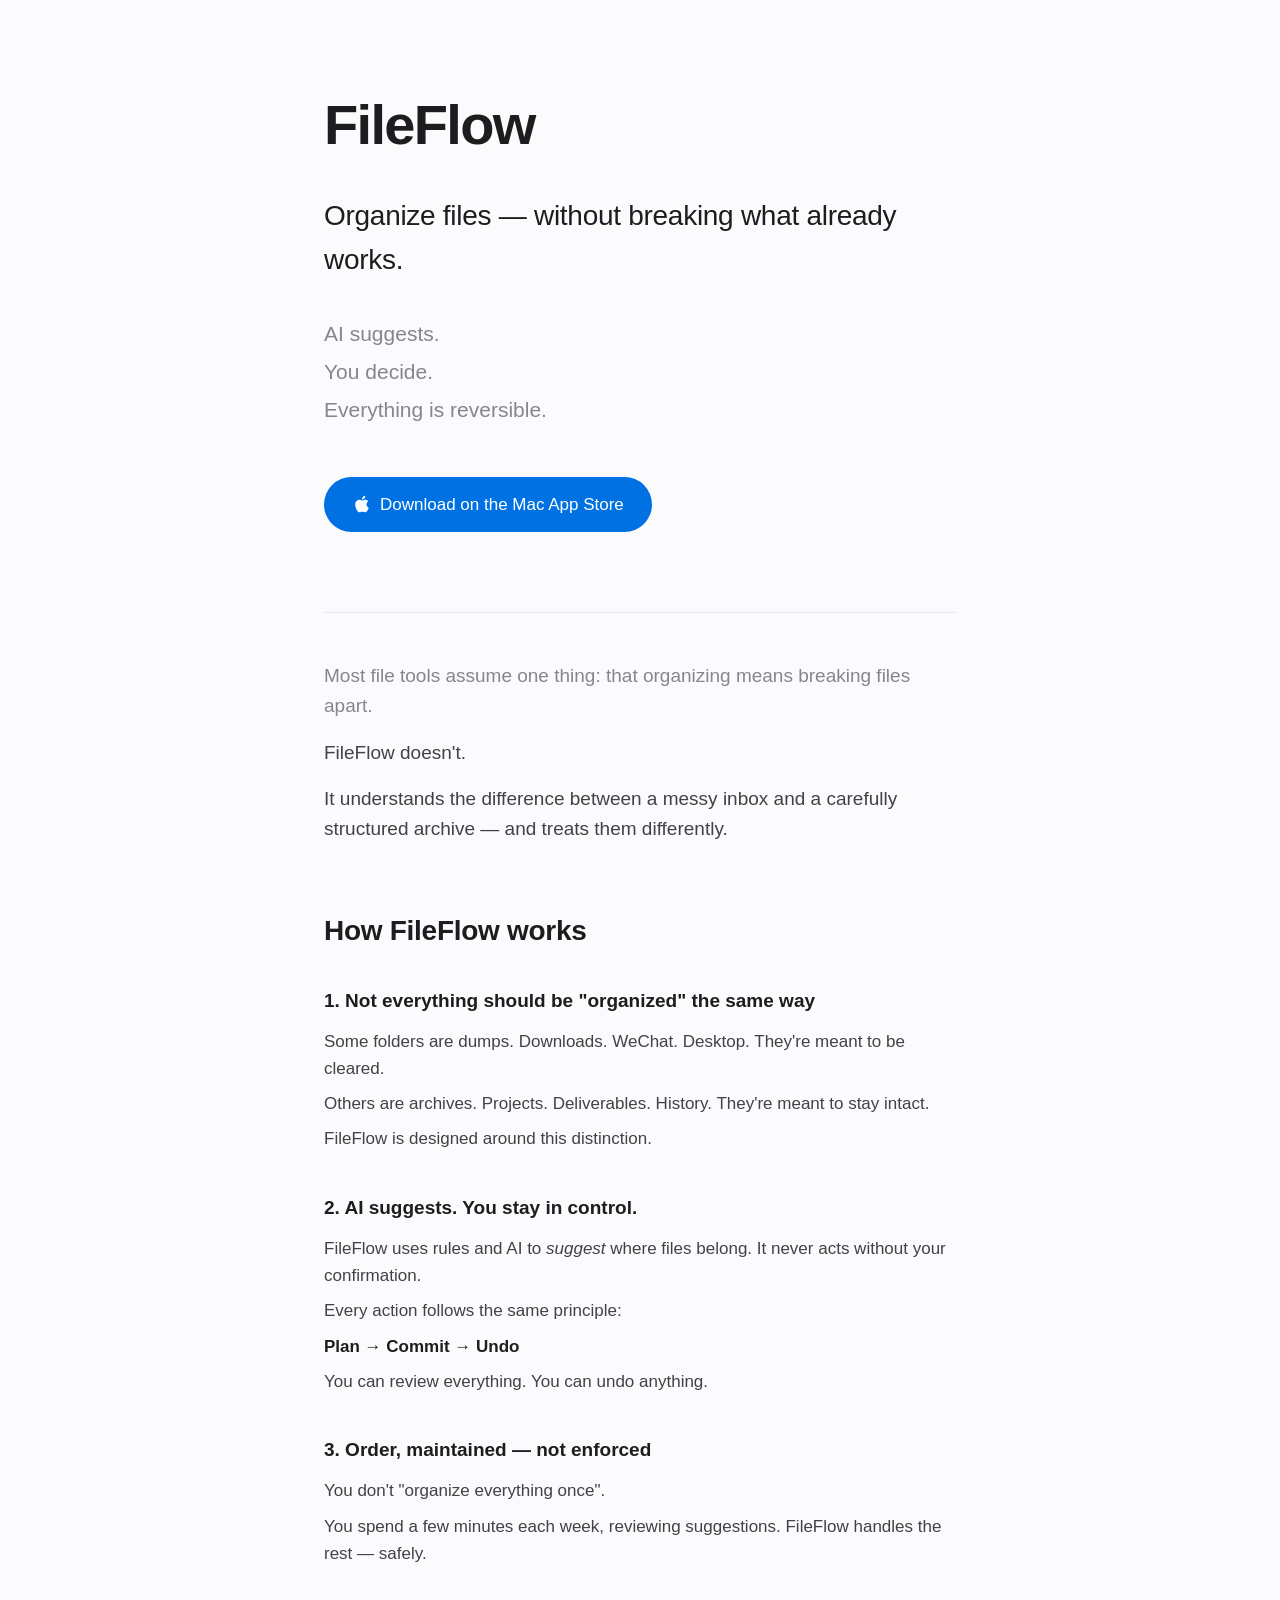
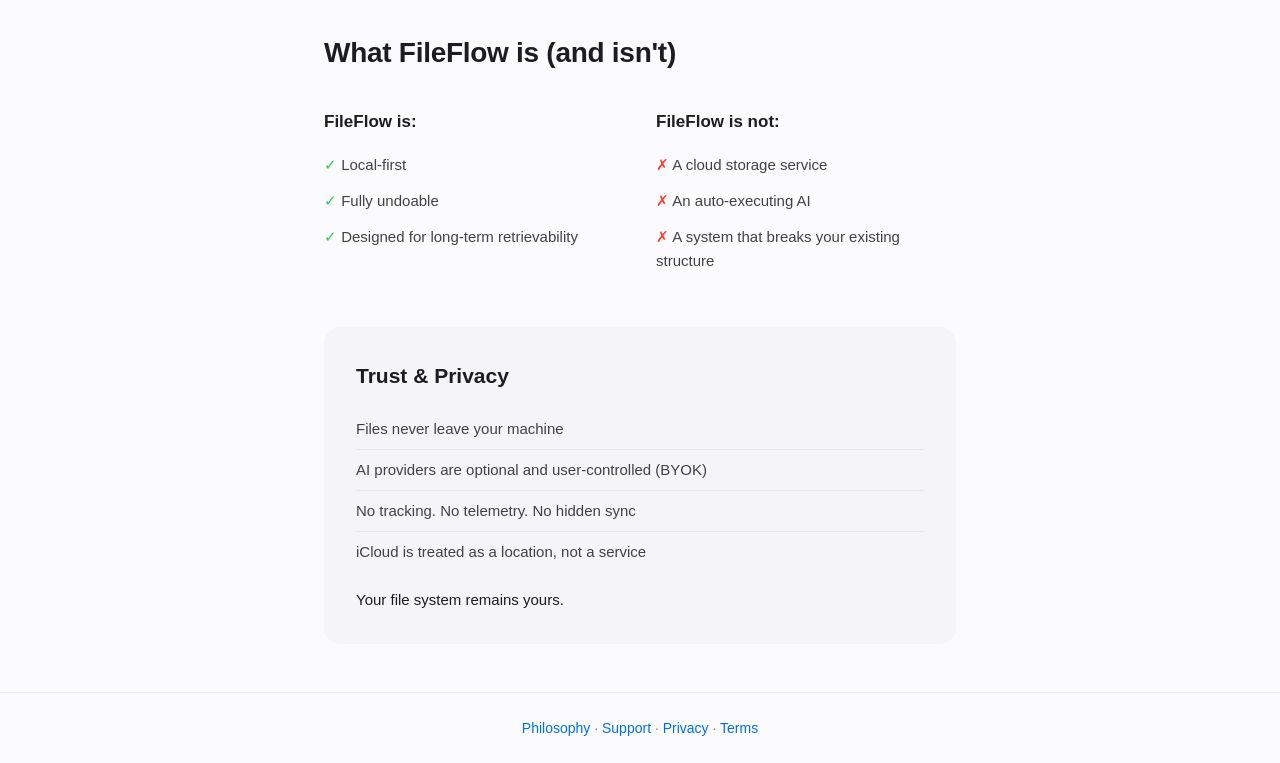
==== index.html @ 8290b040 "feat: add support page with FAQ 🤖 Generated with [Claude Code](https://claude.com/claude-code)  Co-A" ====
<!DOCTYPE html>
<html lang="en">
<head>
    <meta charset="UTF-8">
    <meta name="viewport" content="width=device-width, initial-scale=1.0">
    <title>FileFlow - Organize files without breaking what works</title>
    <meta name="description" content="AI-powered file organization for Mac. AI suggests. You decide. Everything is reversible.">
    <style>
        * { margin: 0; padding: 0; box-sizing: border-box; }
        body {
            font-family: -apple-system, BlinkMacSystemFont, 'SF Pro Text', sans-serif;
            line-height: 1.6;
            color: #1d1d1f;
            background: #fbfbfd;
            min-height: 100vh;
            display: flex;
            flex-direction: column;
        }
        main {
            flex: 1;
            max-width: 680px;
            margin: 0 auto;
            padding: 80px 24px 48px;
        }
        h1 {
            font-size: 56px;
            font-weight: 600;
            letter-spacing: -0.03em;
            margin-bottom: 24px;
        }
        .hero-tagline {
            font-size: 28px;
            font-weight: 500;
            color: #1d1d1f;
            margin-bottom: 32px;
            letter-spacing: -0.01em;
        }
        .hero-points {
            font-size: 21px;
            color: #86868b;
            margin-bottom: 48px;
            line-height: 1.8;
        }
        .cta {
            display: inline-flex;
            align-items: center;
            gap: 8px;
            background: #0071e3;
            color: white;
            padding: 14px 28px;
            border-radius: 980px;
            text-decoration: none;
            font-size: 17px;
            font-weight: 500;
            transition: background 0.2s;
        }
        .cta:hover { background: #0077ed; }
        .cta svg { width: 20px; height: 20px; }

        /* Sub-hero */
        .sub-hero {
            margin-top: 80px;
            padding-top: 48px;
            border-top: 1px solid #e8e8ed;
        }
        .sub-hero p {
            font-size: 19px;
            color: #424245;
            margin-bottom: 16px;
        }
        .sub-hero p:first-child {
            color: #86868b;
        }

        /* How it works */
        .section {
            margin-top: 64px;
        }
        .section h2 {
            font-size: 28px;
            font-weight: 600;
            margin-bottom: 32px;
            letter-spacing: -0.01em;
        }
        .step {
            margin-bottom: 40px;
        }
        .step h3 {
            font-size: 19px;
            font-weight: 600;
            margin-bottom: 12px;
        }
        .step p {
            font-size: 17px;
            color: #424245;
            margin-bottom: 8px;
        }
        .step .highlight {
            font-weight: 600;
            color: #1d1d1f;
        }

        /* What FileFlow is */
        .two-col {
            display: grid;
            grid-template-columns: 1fr 1fr;
            gap: 32px;
            margin-top: 24px;
        }
        @media (max-width: 600px) {
            .two-col { grid-template-columns: 1fr; }
        }
        .col h4 {
            font-size: 17px;
            font-weight: 600;
            margin-bottom: 12px;
        }
        .col ul {
            list-style: none;
            font-size: 15px;
            color: #424245;
        }
        .col ul li {
            padding: 6px 0;
        }
        .col ul li::before {
            content: "✓ ";
            color: #34c759;
        }
        .col.not ul li::before {
            content: "✗ ";
            color: #ff3b30;
        }

        /* Trust */
        .trust {
            background: #f5f5f7;
            padding: 32px;
            border-radius: 16px;
            margin-top: 48px;
        }
        .trust h3 {
            font-size: 21px;
            font-weight: 600;
            margin-bottom: 16px;
        }
        .trust ul {
            list-style: none;
            font-size: 15px;
            color: #424245;
        }
        .trust ul li {
            padding: 8px 0;
            border-bottom: 1px solid #e8e8ed;
        }
        .trust ul li:last-child { border-bottom: none; }
        .trust p {
            margin-top: 16px;
            font-size: 15px;
            font-weight: 500;
            color: #1d1d1f;
        }

        footer {
            text-align: center;
            padding: 24px;
            color: #86868b;
            font-size: 14px;
            border-top: 1px solid #e8e8ed;
        }
        footer a { color: #0071e3; text-decoration: none; }
        footer a:hover { text-decoration: underline; }
    </style>
</head>
<body>
    <main>
        <!-- Hero -->
        <h1>FileFlow</h1>
        <p class="hero-tagline">Organize files — without breaking what already works.</p>
        <p class="hero-points">
            AI suggests.<br>
            You decide.<br>
            Everything is reversible.
        </p>

        <a href="https://apps.apple.com/app/fileflow/id000000000" class="cta">
            <svg viewBox="0 0 24 24" fill="currentColor">
                <path d="M18.71 19.5c-.83 1.24-1.71 2.45-3.05 2.47-1.34.03-1.77-.79-3.29-.79-1.53 0-2 .77-3.27.82-1.31.05-2.3-1.32-3.14-2.53C4.25 17 2.94 12.45 4.7 9.39c.87-1.52 2.43-2.48 4.12-2.51 1.28-.02 2.5.87 3.29.87.78 0 2.26-1.07 3.81-.91.65.03 2.47.26 3.64 1.98-.09.06-2.17 1.28-2.15 3.81.03 3.02 2.65 4.03 2.68 4.04-.03.07-.42 1.44-1.38 2.83M13 3.5c.73-.83 1.94-1.46 2.94-1.5.13 1.17-.34 2.35-1.04 3.19-.69.85-1.83 1.51-2.95 1.42-.15-1.15.41-2.35 1.05-3.11z"/>
            </svg>
            Download on the Mac App Store
        </a>

        <!-- Sub-hero -->
        <div class="sub-hero">
            <p>Most file tools assume one thing: that organizing means breaking files apart.</p>
            <p>FileFlow doesn't.</p>
            <p>It understands the difference between a messy inbox and a carefully structured archive — and treats them differently.</p>
        </div>

        <!-- How it works -->
        <div class="section">
            <h2>How FileFlow works</h2>

            <div class="step">
                <h3>1. Not everything should be "organized" the same way</h3>
                <p>Some folders are dumps. Downloads. WeChat. Desktop. They're meant to be cleared.</p>
                <p>Others are archives. Projects. Deliverables. History. They're meant to stay intact.</p>
                <p>FileFlow is designed around this distinction.</p>
            </div>

            <div class="step">
                <h3>2. AI suggests. You stay in control.</h3>
                <p>FileFlow uses rules and AI to <em>suggest</em> where files belong. It never acts without your confirmation.</p>
                <p>Every action follows the same principle:</p>
                <p class="highlight">Plan → Commit → Undo</p>
                <p>You can review everything. You can undo anything.</p>
            </div>

            <div class="step">
                <h3>3. Order, maintained — not enforced</h3>
                <p>You don't "organize everything once".</p>
                <p>You spend a few minutes each week, reviewing suggestions. FileFlow handles the rest — safely.</p>
            </div>
        </div>

        <!-- What FileFlow is -->
        <div class="section">
            <h2>What FileFlow is (and isn't)</h2>
            <div class="two-col">
                <div class="col">
                    <h4>FileFlow is:</h4>
                    <ul>
                        <li>Local-first</li>
                        <li>Fully undoable</li>
                        <li>Designed for long-term retrievability</li>
                    </ul>
                </div>
                <div class="col not">
                    <h4>FileFlow is not:</h4>
                    <ul>
                        <li>A cloud storage service</li>
                        <li>An auto-executing AI</li>
                        <li>A system that breaks your existing structure</li>
                    </ul>
                </div>
            </div>
        </div>

        <!-- Trust -->
        <div class="trust">
            <h3>Trust & Privacy</h3>
            <ul>
                <li>Files never leave your machine</li>
                <li>AI providers are optional and user-controlled (BYOK)</li>
                <li>No tracking. No telemetry. No hidden sync</li>
                <li>iCloud is treated as a location, not a service</li>
            </ul>
            <p>Your file system remains yours.</p>
        </div>
    </main>

    <footer>
        <a href="philosophy.html">Philosophy</a> · <a href="support.html">Support</a> · <a href="privacy.html">Privacy</a> · <a href="terms.html">Terms</a>
    </footer>
</body>
</html>
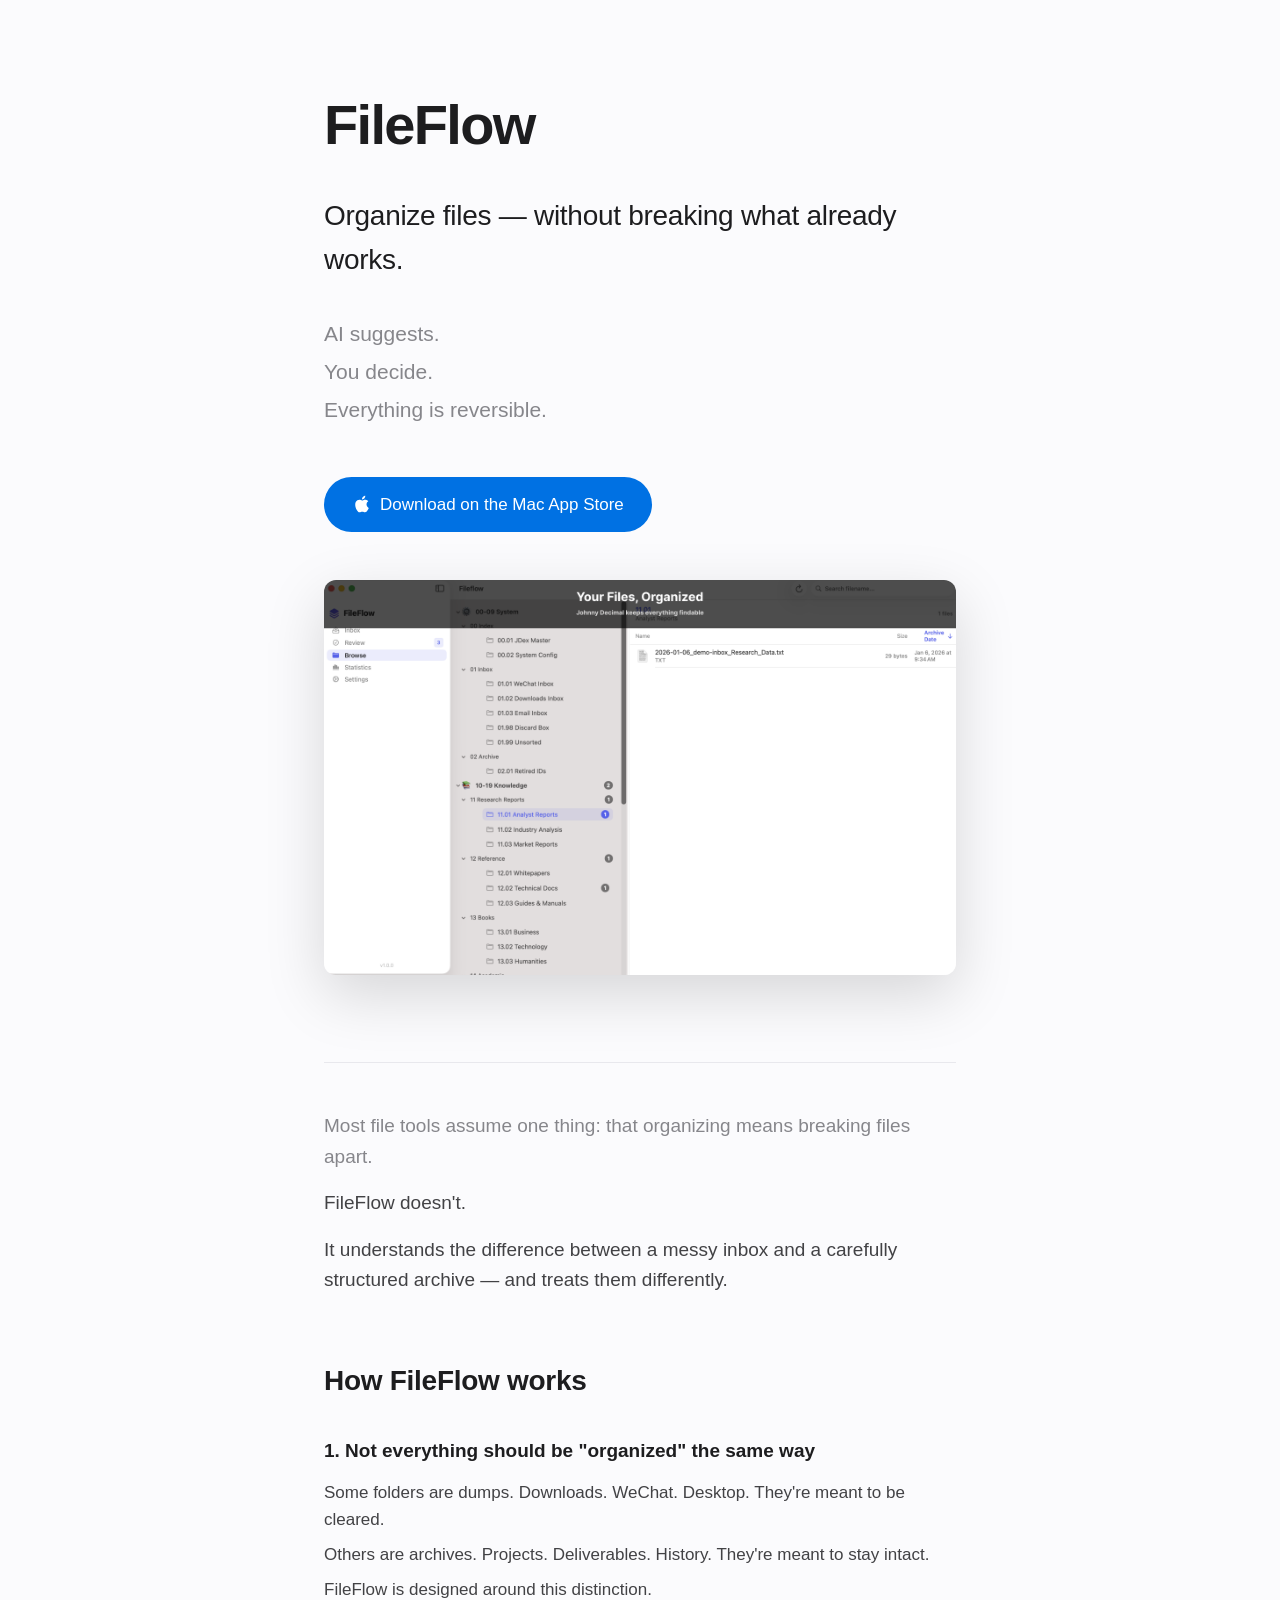
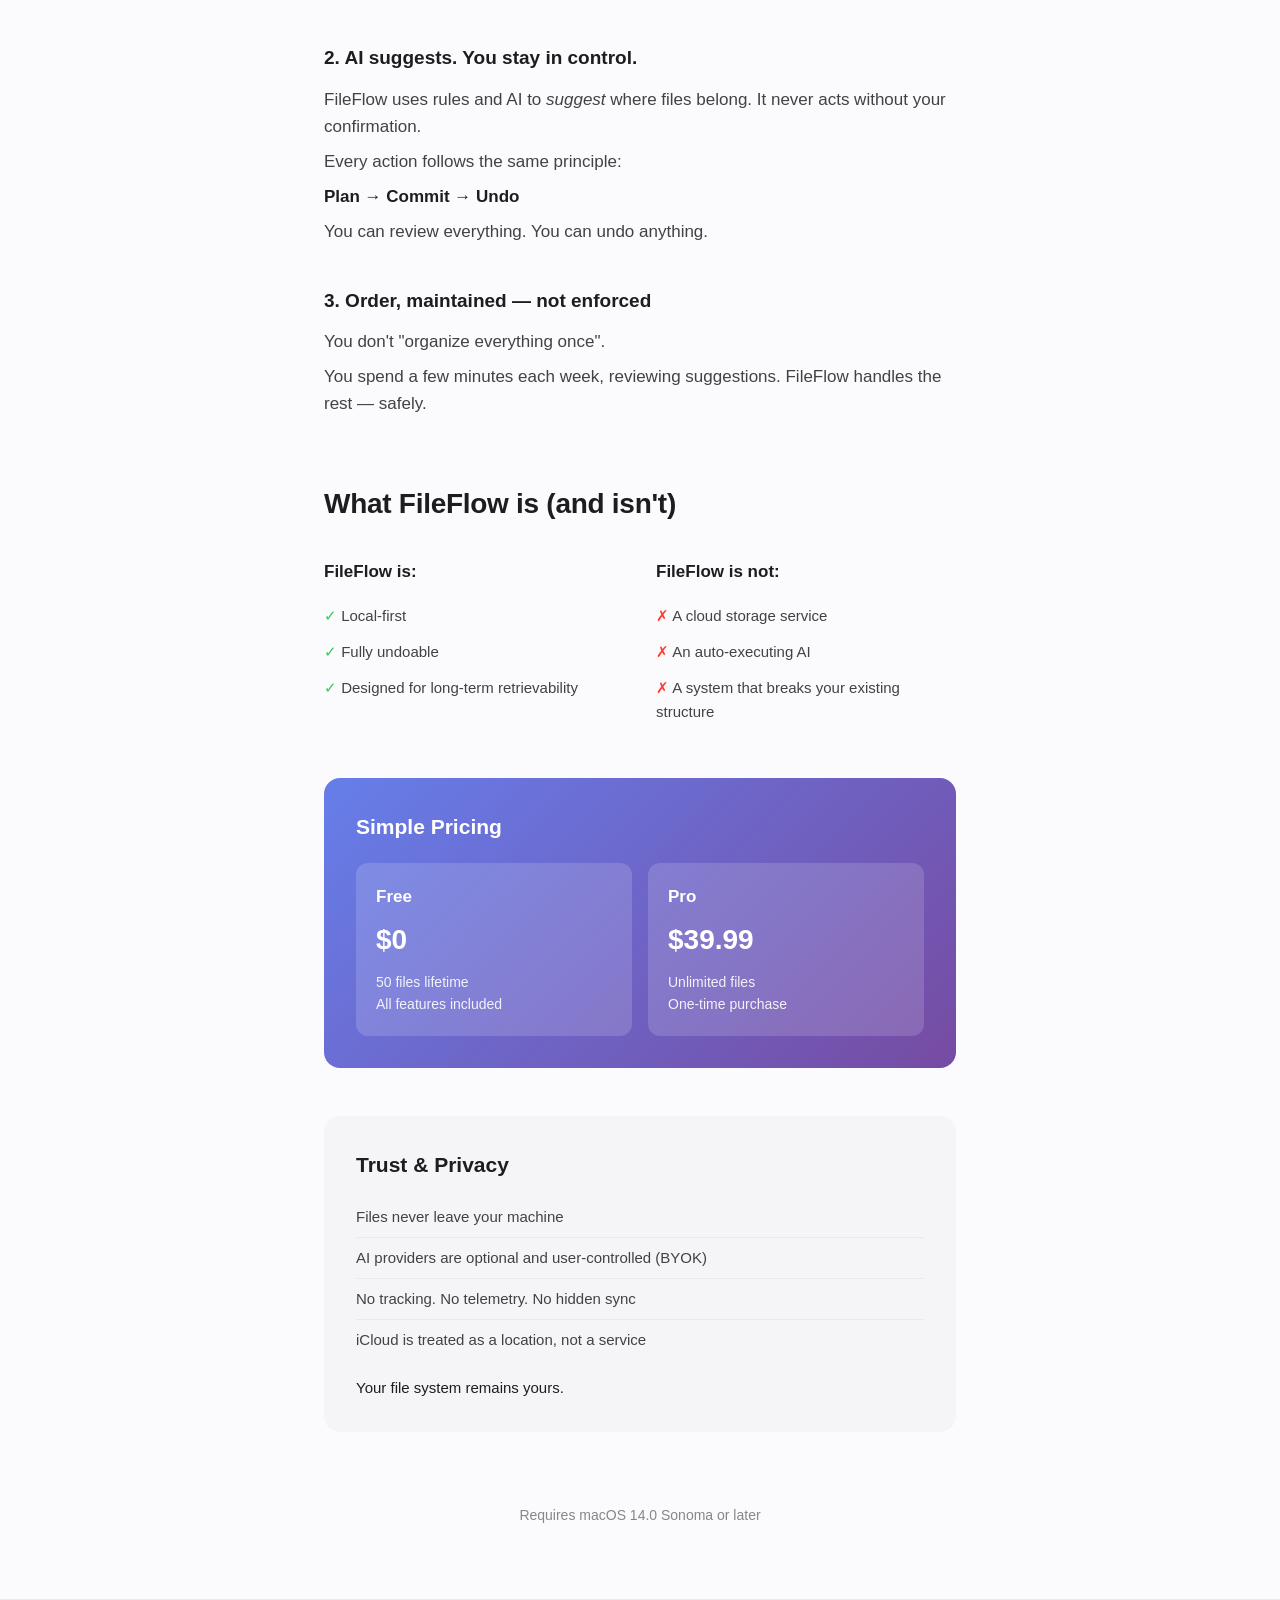
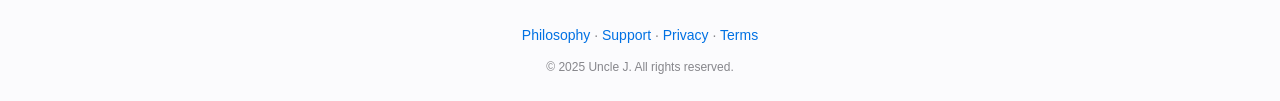
==== commit 3e6f0f38: "feat: 网站更新 - 添加截图、价格、系统要求 - 添加 Hero 截图 (Browse 视图) - 添加 Pricing 区块 (Free 50 files / Pro $39.99) - 添加" ====
--- a/index.html
+++ b/index.html
@@ -57,6 +57,17 @@
         .cta:hover { background: #0077ed; }
         .cta svg { width: 20px; height: 20px; }
 
+        /* Hero screenshot */
+        .hero-screenshot {
+            margin-top: 48px;
+            margin-bottom: 0;
+        }
+        .hero-screenshot img {
+            width: 100%;
+            border-radius: 12px;
+            box-shadow: 0 20px 60px rgba(0,0,0,0.15);
+        }
+
         /* Sub-hero */
         .sub-hero {
             margin-top: 80px;
@@ -132,6 +143,47 @@
             color: #ff3b30;
         }
 
+        /* Pricing */
+        .pricing {
+            background: linear-gradient(135deg, #667eea 0%, #764ba2 100%);
+            padding: 32px;
+            border-radius: 16px;
+            margin-top: 48px;
+            color: white;
+        }
+        .pricing h3 {
+            font-size: 21px;
+            font-weight: 600;
+            margin-bottom: 20px;
+        }
+        .pricing-options {
+            display: grid;
+            grid-template-columns: 1fr 1fr;
+            gap: 16px;
+        }
+        @media (max-width: 600px) {
+            .pricing-options { grid-template-columns: 1fr; }
+        }
+        .pricing-option {
+            background: rgba(255,255,255,0.15);
+            padding: 20px;
+            border-radius: 12px;
+        }
+        .pricing-option h4 {
+            font-size: 17px;
+            font-weight: 600;
+            margin-bottom: 8px;
+        }
+        .pricing-option .price {
+            font-size: 28px;
+            font-weight: 700;
+            margin-bottom: 8px;
+        }
+        .pricing-option .desc {
+            font-size: 14px;
+            opacity: 0.9;
+        }
+
         /* Trust */
         .trust {
             background: #f5f5f7;
@@ -161,6 +213,15 @@
             color: #1d1d1f;
         }
 
+        /* Requirements */
+        .requirements {
+            text-align: center;
+            margin-top: 48px;
+            padding: 24px;
+            color: #86868b;
+            font-size: 14px;
+        }
+
         footer {
             text-align: center;
             padding: 24px;
@@ -170,6 +231,10 @@
         }
         footer a { color: #0071e3; text-decoration: none; }
         footer a:hover { text-decoration: underline; }
+        footer .copyright {
+            margin-top: 12px;
+            font-size: 12px;
+        }
     </style>
 </head>
 <body>
@@ -183,12 +248,18 @@
             Everything is reversible.
         </p>
 
+        <!-- TODO: Replace id000000000 with real App ID after approval -->
         <a href="https://apps.apple.com/app/fileflow/id000000000" class="cta">
             <svg viewBox="0 0 24 24" fill="currentColor">
                 <path d="M18.71 19.5c-.83 1.24-1.71 2.45-3.05 2.47-1.34.03-1.77-.79-3.29-.79-1.53 0-2 .77-3.27.82-1.31.05-2.3-1.32-3.14-2.53C4.25 17 2.94 12.45 4.7 9.39c.87-1.52 2.43-2.48 4.12-2.51 1.28-.02 2.5.87 3.29.87.78 0 2.26-1.07 3.81-.91.65.03 2.47.26 3.64 1.98-.09.06-2.17 1.28-2.15 3.81.03 3.02 2.65 4.03 2.68 4.04-.03.07-.42 1.44-1.38 2.83M13 3.5c.73-.83 1.94-1.46 2.94-1.5.13 1.17-.34 2.35-1.04 3.19-.69.85-1.83 1.51-2.95 1.42-.15-1.15.41-2.35 1.05-3.11z"/>
             </svg>
             Download on the Mac App Store
         </a>
+
+        <!-- Hero Screenshot -->
+        <div class="hero-screenshot">
+            <img src="images/hero-screenshot.png" alt="FileFlow - Your files organized with Johnny Decimal">
+        </div>
 
         <!-- Sub-hero -->
         <div class="sub-hero">
@@ -246,6 +317,23 @@
             </div>
         </div>
 
+        <!-- Pricing -->
+        <div class="pricing">
+            <h3>Simple Pricing</h3>
+            <div class="pricing-options">
+                <div class="pricing-option">
+                    <h4>Free</h4>
+                    <div class="price">$0</div>
+                    <div class="desc">50 files lifetime<br>All features included</div>
+                </div>
+                <div class="pricing-option">
+                    <h4>Pro</h4>
+                    <div class="price">$39.99</div>
+                    <div class="desc">Unlimited files<br>One-time purchase</div>
+                </div>
+            </div>
+        </div>
+
         <!-- Trust -->
         <div class="trust">
             <h3>Trust & Privacy</h3>
@@ -257,10 +345,16 @@
             </ul>
             <p>Your file system remains yours.</p>
         </div>
+
+        <!-- Requirements -->
+        <div class="requirements">
+            Requires macOS 14.0 Sonoma or later
+        </div>
     </main>
 
     <footer>
         <a href="philosophy.html">Philosophy</a> · <a href="support.html">Support</a> · <a href="privacy.html">Privacy</a> · <a href="terms.html">Terms</a>
+        <div class="copyright">© 2025 Uncle J. All rights reserved.</div>
     </footer>
 </body>
 </html>
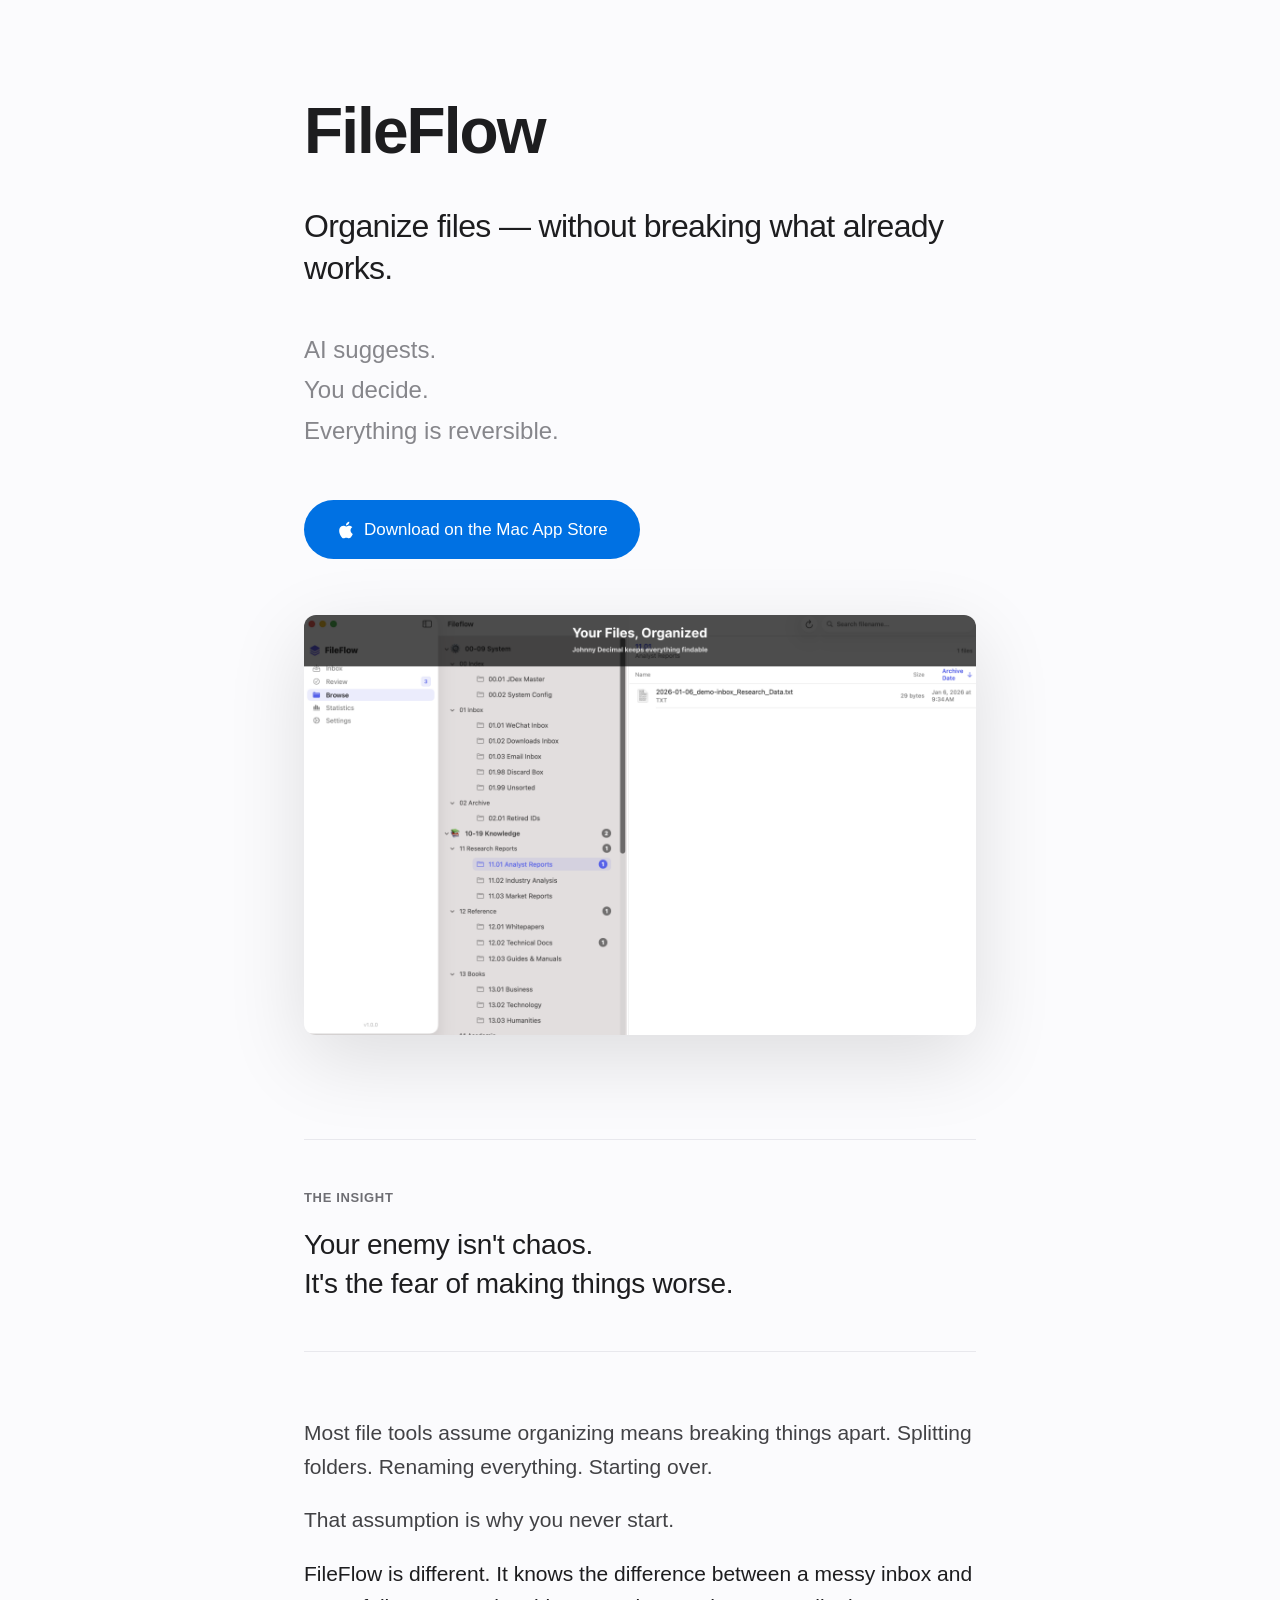
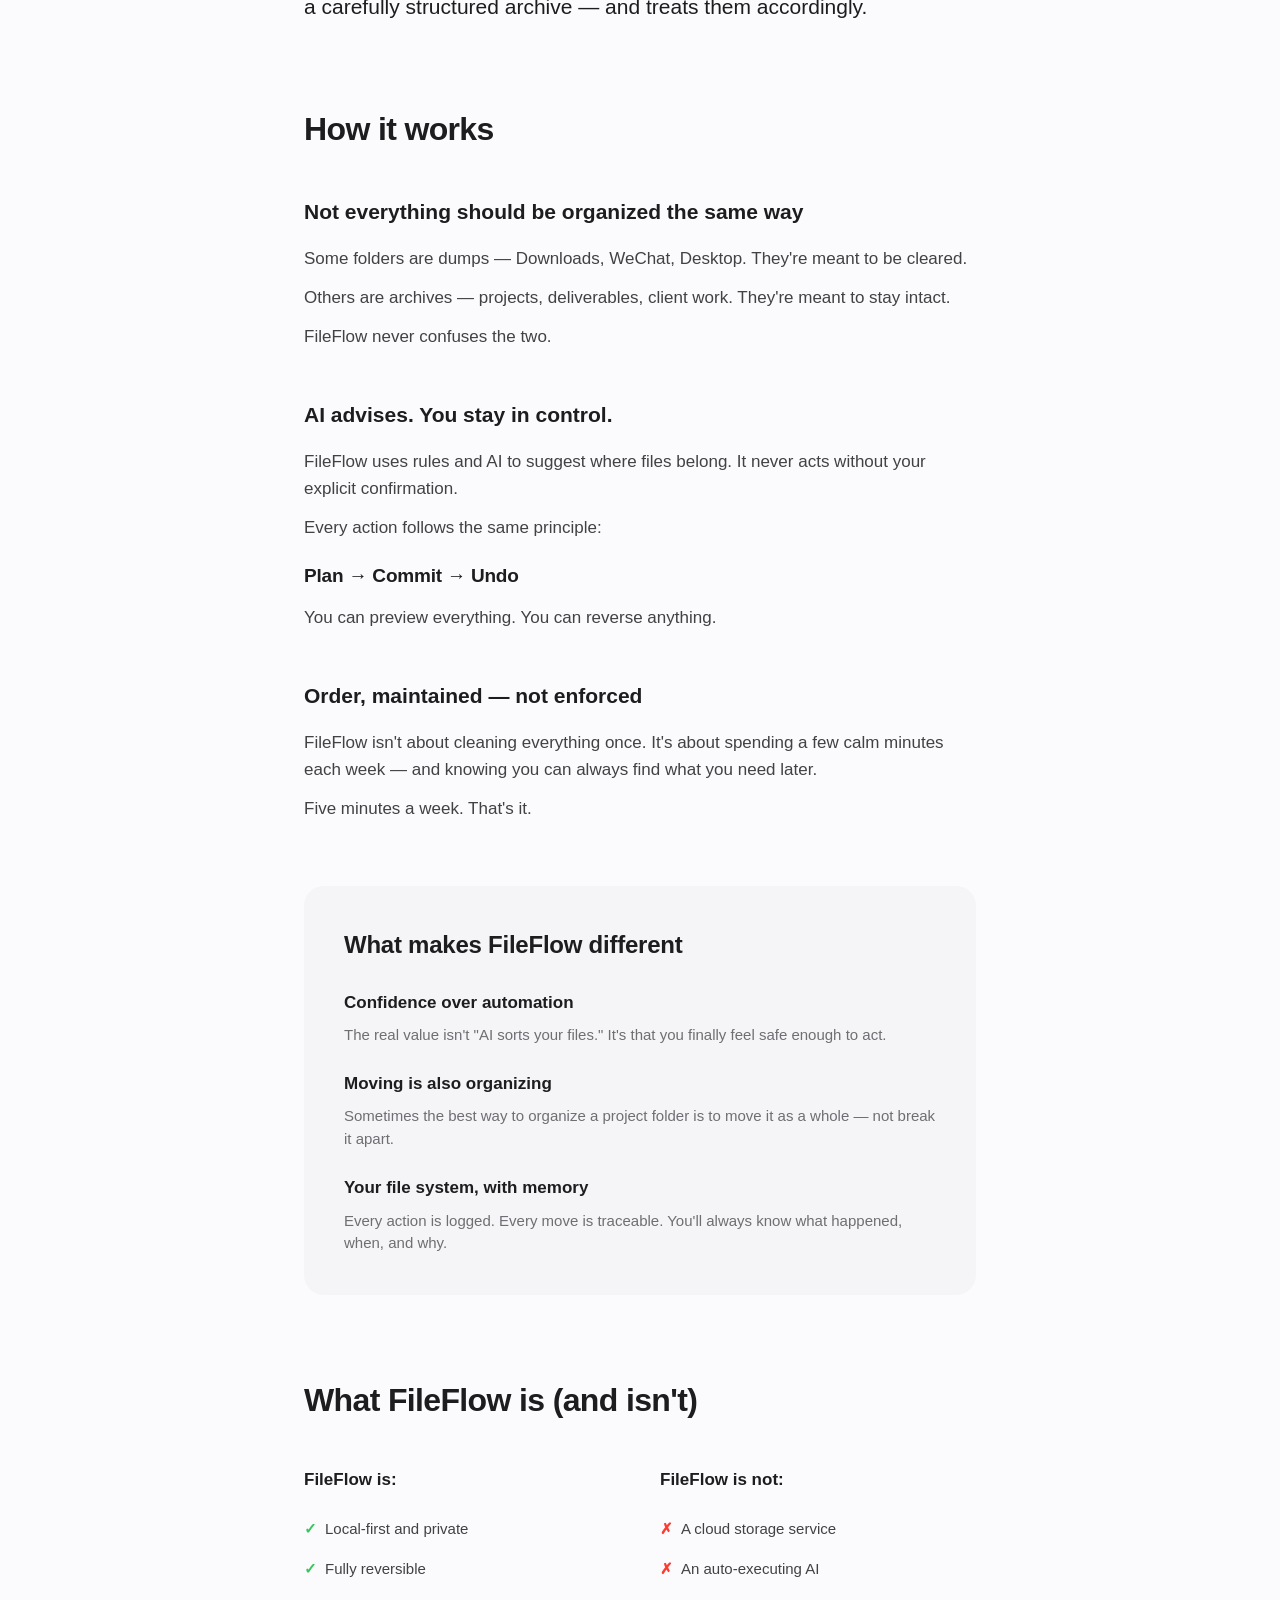
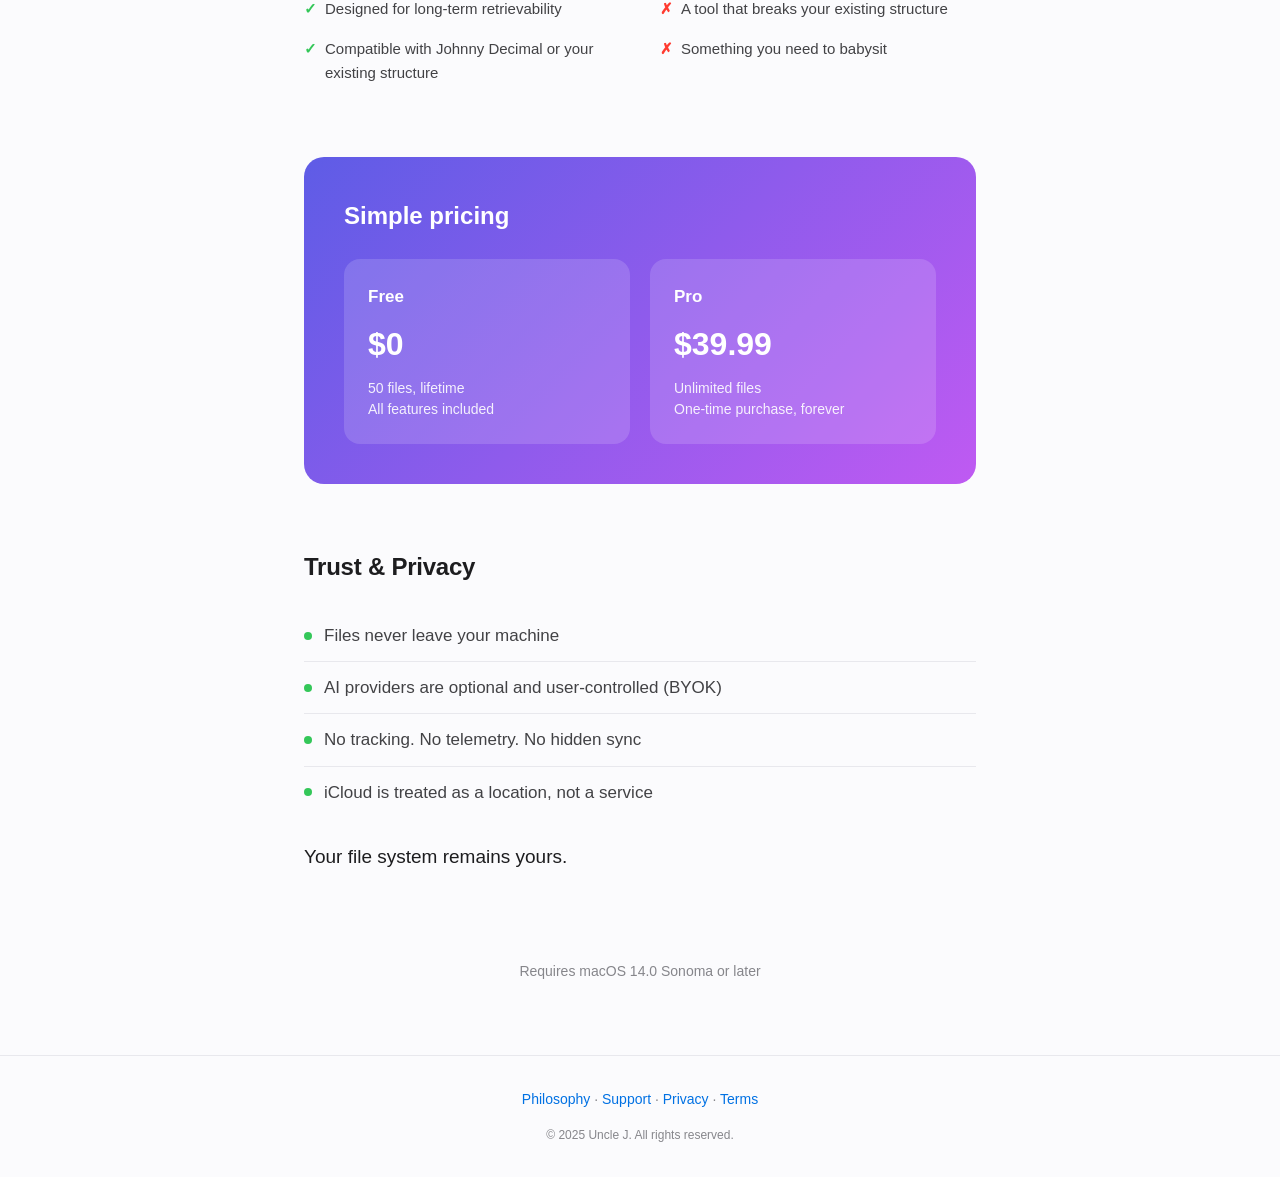
==== commit 64bd65f2: "feat: Apple 水准文案重写 - 融入产品灵魂与反直觉洞察 核心改动: - 新增 "The insight" 区块: "Your enemy isn't chaos. It's the fea" ====
--- a/index.html
+++ b/index.html
@@ -18,28 +18,29 @@
         }
         main {
             flex: 1;
-            max-width: 680px;
+            max-width: 720px;
             margin: 0 auto;
             padding: 80px 24px 48px;
         }
         h1 {
-            font-size: 56px;
+            font-size: 64px;
             font-weight: 600;
             letter-spacing: -0.03em;
             margin-bottom: 24px;
         }
         .hero-tagline {
-            font-size: 28px;
+            font-size: 32px;
             font-weight: 500;
             color: #1d1d1f;
-            margin-bottom: 32px;
-            letter-spacing: -0.01em;
+            margin-bottom: 40px;
+            letter-spacing: -0.02em;
+            line-height: 1.3;
         }
         .hero-points {
-            font-size: 21px;
+            font-size: 24px;
             color: #86868b;
             margin-bottom: 48px;
-            line-height: 1.8;
+            line-height: 1.7;
         }
         .cta {
             display: inline-flex;
@@ -47,7 +48,7 @@
             gap: 8px;
             background: #0071e3;
             color: white;
-            padding: 14px 28px;
+            padding: 16px 32px;
             border-radius: 980px;
             text-decoration: none;
             font-size: 17px;
@@ -59,72 +60,101 @@
 
         /* Hero screenshot */
         .hero-screenshot {
-            margin-top: 48px;
+            margin-top: 56px;
             margin-bottom: 0;
         }
         .hero-screenshot img {
             width: 100%;
             border-radius: 12px;
-            box-shadow: 0 20px 60px rgba(0,0,0,0.15);
+            box-shadow: 0 24px 80px rgba(0,0,0,0.12);
+        }
+
+        /* Insight callout */
+        .insight {
+            margin-top: 96px;
+            padding: 48px 0;
+            border-top: 1px solid #e8e8ed;
+            border-bottom: 1px solid #e8e8ed;
+        }
+        .insight-label {
+            font-size: 13px;
+            font-weight: 600;
+            color: #6e6e73;
+            text-transform: uppercase;
+            letter-spacing: 0.05em;
+            margin-bottom: 16px;
+        }
+        .insight-text {
+            font-size: 28px;
+            font-weight: 500;
+            color: #1d1d1f;
+            line-height: 1.4;
+            letter-spacing: -0.01em;
         }
 
         /* Sub-hero */
         .sub-hero {
-            margin-top: 80px;
-            padding-top: 48px;
-            border-top: 1px solid #e8e8ed;
+            margin-top: 64px;
         }
         .sub-hero p {
-            font-size: 19px;
+            font-size: 21px;
             color: #424245;
-            margin-bottom: 16px;
-        }
-        .sub-hero p:first-child {
-            color: #86868b;
+            margin-bottom: 20px;
+            line-height: 1.6;
+        }
+        .sub-hero p.emphasis {
+            color: #1d1d1f;
+            font-weight: 500;
         }
 
         /* How it works */
         .section {
-            margin-top: 64px;
+            margin-top: 80px;
         }
         .section h2 {
-            font-size: 28px;
-            font-weight: 600;
-            margin-bottom: 32px;
+            font-size: 32px;
+            font-weight: 600;
+            margin-bottom: 40px;
+            letter-spacing: -0.02em;
+        }
+        .step {
+            margin-bottom: 48px;
+        }
+        .step h3 {
+            font-size: 21px;
+            font-weight: 600;
+            margin-bottom: 16px;
+            color: #1d1d1f;
+        }
+        .step p {
+            font-size: 17px;
+            color: #424245;
+            margin-bottom: 12px;
+            line-height: 1.6;
+        }
+        .step .highlight {
+            display: inline-block;
+            margin-top: 8px;
+            font-size: 19px;
+            font-weight: 600;
+            color: #1d1d1f;
             letter-spacing: -0.01em;
-        }
-        .step {
-            margin-bottom: 40px;
-        }
-        .step h3 {
-            font-size: 19px;
-            font-weight: 600;
-            margin-bottom: 12px;
-        }
-        .step p {
-            font-size: 17px;
-            color: #424245;
-            margin-bottom: 8px;
-        }
-        .step .highlight {
-            font-weight: 600;
-            color: #1d1d1f;
         }
 
         /* What FileFlow is */
         .two-col {
             display: grid;
             grid-template-columns: 1fr 1fr;
-            gap: 32px;
-            margin-top: 24px;
+            gap: 40px;
+            margin-top: 32px;
         }
         @media (max-width: 600px) {
-            .two-col { grid-template-columns: 1fr; }
+            .two-col { grid-template-columns: 1fr; gap: 32px; }
         }
         .col h4 {
             font-size: 17px;
             font-weight: 600;
-            margin-bottom: 12px;
+            margin-bottom: 16px;
         }
         .col ul {
             list-style: none;
@@ -132,42 +162,77 @@
             color: #424245;
         }
         .col ul li {
-            padding: 6px 0;
+            padding: 8px 0;
+            display: flex;
+            align-items: flex-start;
+            gap: 8px;
         }
         .col ul li::before {
-            content: "✓ ";
+            content: "✓";
             color: #34c759;
+            font-weight: 600;
         }
         .col.not ul li::before {
-            content: "✗ ";
+            content: "✗";
             color: #ff3b30;
+        }
+
+        /* Philosophy */
+        .philosophy {
+            background: #f5f5f7;
+            padding: 40px;
+            border-radius: 20px;
+            margin-top: 64px;
+        }
+        .philosophy h3 {
+            font-size: 24px;
+            font-weight: 600;
+            margin-bottom: 24px;
+            letter-spacing: -0.01em;
+        }
+        .philosophy-item {
+            margin-bottom: 24px;
+        }
+        .philosophy-item:last-child {
+            margin-bottom: 0;
+        }
+        .philosophy-item h4 {
+            font-size: 17px;
+            font-weight: 600;
+            color: #1d1d1f;
+            margin-bottom: 8px;
+        }
+        .philosophy-item p {
+            font-size: 15px;
+            color: #6e6e73;
+            line-height: 1.5;
         }
 
         /* Pricing */
         .pricing {
-            background: linear-gradient(135deg, #667eea 0%, #764ba2 100%);
-            padding: 32px;
-            border-radius: 16px;
-            margin-top: 48px;
+            background: linear-gradient(135deg, #5e5ce6 0%, #bf5af2 100%);
+            padding: 40px;
+            border-radius: 20px;
+            margin-top: 64px;
             color: white;
         }
         .pricing h3 {
-            font-size: 21px;
-            font-weight: 600;
-            margin-bottom: 20px;
+            font-size: 24px;
+            font-weight: 600;
+            margin-bottom: 24px;
         }
         .pricing-options {
             display: grid;
             grid-template-columns: 1fr 1fr;
-            gap: 16px;
+            gap: 20px;
         }
         @media (max-width: 600px) {
             .pricing-options { grid-template-columns: 1fr; }
         }
         .pricing-option {
             background: rgba(255,255,255,0.15);
-            padding: 20px;
-            border-radius: 12px;
+            padding: 24px;
+            border-radius: 16px;
         }
         .pricing-option h4 {
             font-size: 17px;
@@ -175,40 +240,50 @@
             margin-bottom: 8px;
         }
         .pricing-option .price {
-            font-size: 28px;
+            font-size: 32px;
             font-weight: 700;
             margin-bottom: 8px;
         }
         .pricing-option .desc {
             font-size: 14px;
             opacity: 0.9;
+            line-height: 1.5;
         }
 
         /* Trust */
         .trust {
-            background: #f5f5f7;
-            padding: 32px;
-            border-radius: 16px;
-            margin-top: 48px;
+            margin-top: 64px;
         }
         .trust h3 {
-            font-size: 21px;
-            font-weight: 600;
-            margin-bottom: 16px;
+            font-size: 24px;
+            font-weight: 600;
+            margin-bottom: 24px;
+            letter-spacing: -0.01em;
         }
         .trust ul {
             list-style: none;
-            font-size: 15px;
+            font-size: 17px;
             color: #424245;
         }
         .trust ul li {
-            padding: 8px 0;
+            padding: 12px 0;
             border-bottom: 1px solid #e8e8ed;
+            display: flex;
+            align-items: center;
+            gap: 12px;
         }
         .trust ul li:last-child { border-bottom: none; }
-        .trust p {
-            margin-top: 16px;
-            font-size: 15px;
+        .trust ul li::before {
+            content: "";
+            width: 8px;
+            height: 8px;
+            background: #34c759;
+            border-radius: 50%;
+            flex-shrink: 0;
+        }
+        .trust .summary {
+            margin-top: 24px;
+            font-size: 19px;
             font-weight: 500;
             color: #1d1d1f;
         }
@@ -216,7 +291,7 @@
         /* Requirements */
         .requirements {
             text-align: center;
-            margin-top: 48px;
+            margin-top: 64px;
             padding: 24px;
             color: #86868b;
             font-size: 14px;
@@ -224,7 +299,7 @@
 
         footer {
             text-align: center;
-            padding: 24px;
+            padding: 32px 24px;
             color: #86868b;
             font-size: 14px;
             border-top: 1px solid #e8e8ed;
@@ -232,7 +307,7 @@
         footer a { color: #0071e3; text-decoration: none; }
         footer a:hover { text-decoration: underline; }
         footer .copyright {
-            margin-top: 12px;
+            margin-top: 16px;
             font-size: 12px;
         }
     </style>
@@ -261,36 +336,62 @@
             <img src="images/hero-screenshot.png" alt="FileFlow - Your files organized with Johnny Decimal">
         </div>
 
+        <!-- Core Insight -->
+        <div class="insight">
+            <p class="insight-label">The insight</p>
+            <p class="insight-text">Your enemy isn't chaos.<br>It's the fear of making things worse.</p>
+        </div>
+
         <!-- Sub-hero -->
         <div class="sub-hero">
-            <p>Most file tools assume one thing: that organizing means breaking files apart.</p>
-            <p>FileFlow doesn't.</p>
-            <p>It understands the difference between a messy inbox and a carefully structured archive — and treats them differently.</p>
+            <p>Most file tools assume organizing means breaking things apart. Splitting folders. Renaming everything. Starting over.</p>
+            <p>That assumption is why you never start.</p>
+            <p class="emphasis">FileFlow is different. It knows the difference between a messy inbox and a carefully structured archive — and treats them accordingly.</p>
         </div>
 
         <!-- How it works -->
         <div class="section">
-            <h2>How FileFlow works</h2>
+            <h2>How it works</h2>
 
             <div class="step">
-                <h3>1. Not everything should be "organized" the same way</h3>
-                <p>Some folders are dumps. Downloads. WeChat. Desktop. They're meant to be cleared.</p>
-                <p>Others are archives. Projects. Deliverables. History. They're meant to stay intact.</p>
-                <p>FileFlow is designed around this distinction.</p>
+                <h3>Not everything should be organized the same way</h3>
+                <p>Some folders are dumps — Downloads, WeChat, Desktop. They're meant to be cleared.</p>
+                <p>Others are archives — projects, deliverables, client work. They're meant to stay intact.</p>
+                <p>FileFlow never confuses the two.</p>
             </div>
 
             <div class="step">
-                <h3>2. AI suggests. You stay in control.</h3>
-                <p>FileFlow uses rules and AI to <em>suggest</em> where files belong. It never acts without your confirmation.</p>
+                <h3>AI advises. You stay in control.</h3>
+                <p>FileFlow uses rules and AI to suggest where files belong. It never acts without your explicit confirmation.</p>
                 <p>Every action follows the same principle:</p>
                 <p class="highlight">Plan → Commit → Undo</p>
-                <p>You can review everything. You can undo anything.</p>
+                <p>You can preview everything. You can reverse anything.</p>
             </div>
 
             <div class="step">
-                <h3>3. Order, maintained — not enforced</h3>
-                <p>You don't "organize everything once".</p>
-                <p>You spend a few minutes each week, reviewing suggestions. FileFlow handles the rest — safely.</p>
+                <h3>Order, maintained — not enforced</h3>
+                <p>FileFlow isn't about cleaning everything once. It's about spending a few calm minutes each week — and knowing you can always find what you need later.</p>
+                <p>Five minutes a week. That's it.</p>
+            </div>
+        </div>
+
+        <!-- Philosophy -->
+        <div class="philosophy">
+            <h3>What makes FileFlow different</h3>
+
+            <div class="philosophy-item">
+                <h4>Confidence over automation</h4>
+                <p>The real value isn't "AI sorts your files." It's that you finally feel safe enough to act.</p>
+            </div>
+
+            <div class="philosophy-item">
+                <h4>Moving is also organizing</h4>
+                <p>Sometimes the best way to organize a project folder is to move it as a whole — not break it apart.</p>
+            </div>
+
+            <div class="philosophy-item">
+                <h4>Your file system, with memory</h4>
+                <p>Every action is logged. Every move is traceable. You'll always know what happened, when, and why.</p>
             </div>
         </div>
 
@@ -301,9 +402,10 @@
                 <div class="col">
                     <h4>FileFlow is:</h4>
                     <ul>
-                        <li>Local-first</li>
-                        <li>Fully undoable</li>
+                        <li>Local-first and private</li>
+                        <li>Fully reversible</li>
                         <li>Designed for long-term retrievability</li>
+                        <li>Compatible with Johnny Decimal or your existing structure</li>
                     </ul>
                 </div>
                 <div class="col not">
@@ -311,7 +413,8 @@
                     <ul>
                         <li>A cloud storage service</li>
                         <li>An auto-executing AI</li>
-                        <li>A system that breaks your existing structure</li>
+                        <li>A tool that breaks your existing structure</li>
+                        <li>Something you need to babysit</li>
                     </ul>
                 </div>
             </div>
@@ -319,17 +422,17 @@
 
         <!-- Pricing -->
         <div class="pricing">
-            <h3>Simple Pricing</h3>
+            <h3>Simple pricing</h3>
             <div class="pricing-options">
                 <div class="pricing-option">
                     <h4>Free</h4>
                     <div class="price">$0</div>
-                    <div class="desc">50 files lifetime<br>All features included</div>
+                    <div class="desc">50 files, lifetime<br>All features included</div>
                 </div>
                 <div class="pricing-option">
                     <h4>Pro</h4>
                     <div class="price">$39.99</div>
-                    <div class="desc">Unlimited files<br>One-time purchase</div>
+                    <div class="desc">Unlimited files<br>One-time purchase, forever</div>
                 </div>
             </div>
         </div>
@@ -343,7 +446,7 @@
                 <li>No tracking. No telemetry. No hidden sync</li>
                 <li>iCloud is treated as a location, not a service</li>
             </ul>
-            <p>Your file system remains yours.</p>
+            <p class="summary">Your file system remains yours.</p>
         </div>
 
         <!-- Requirements -->
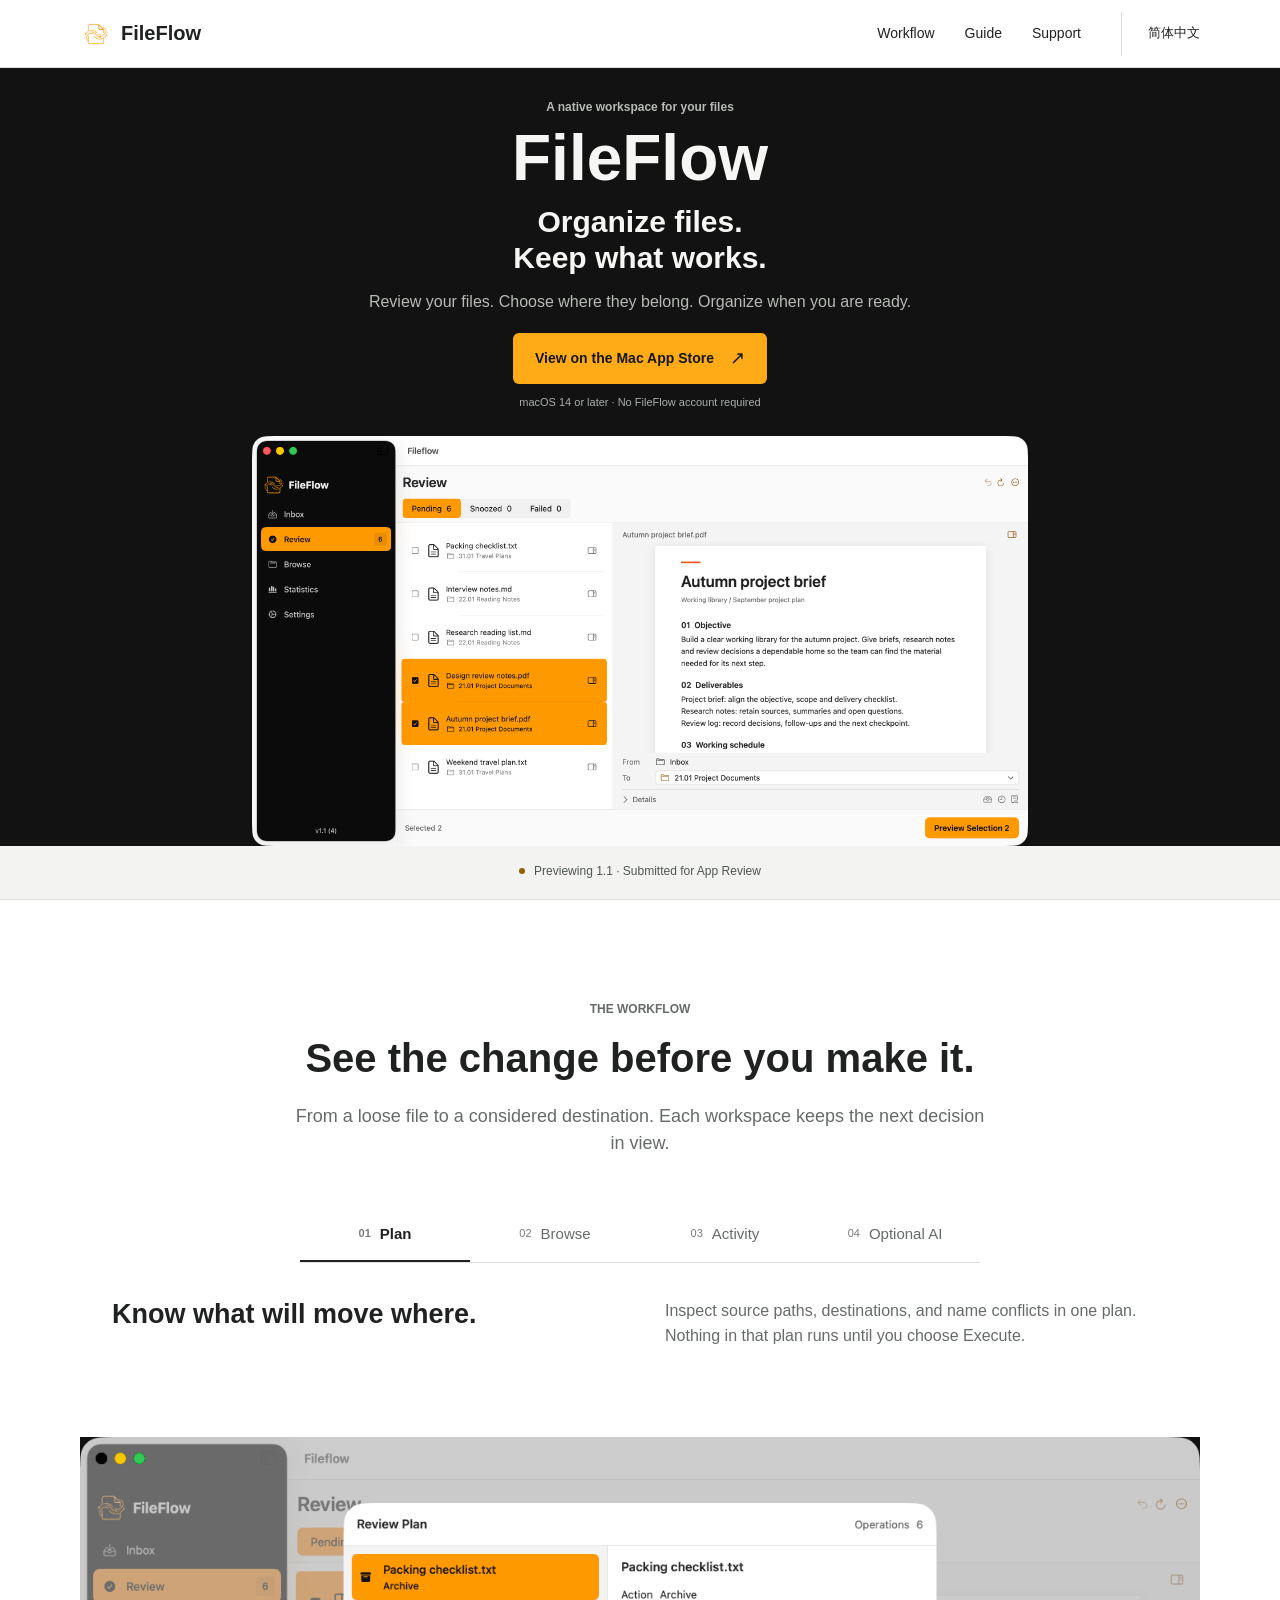
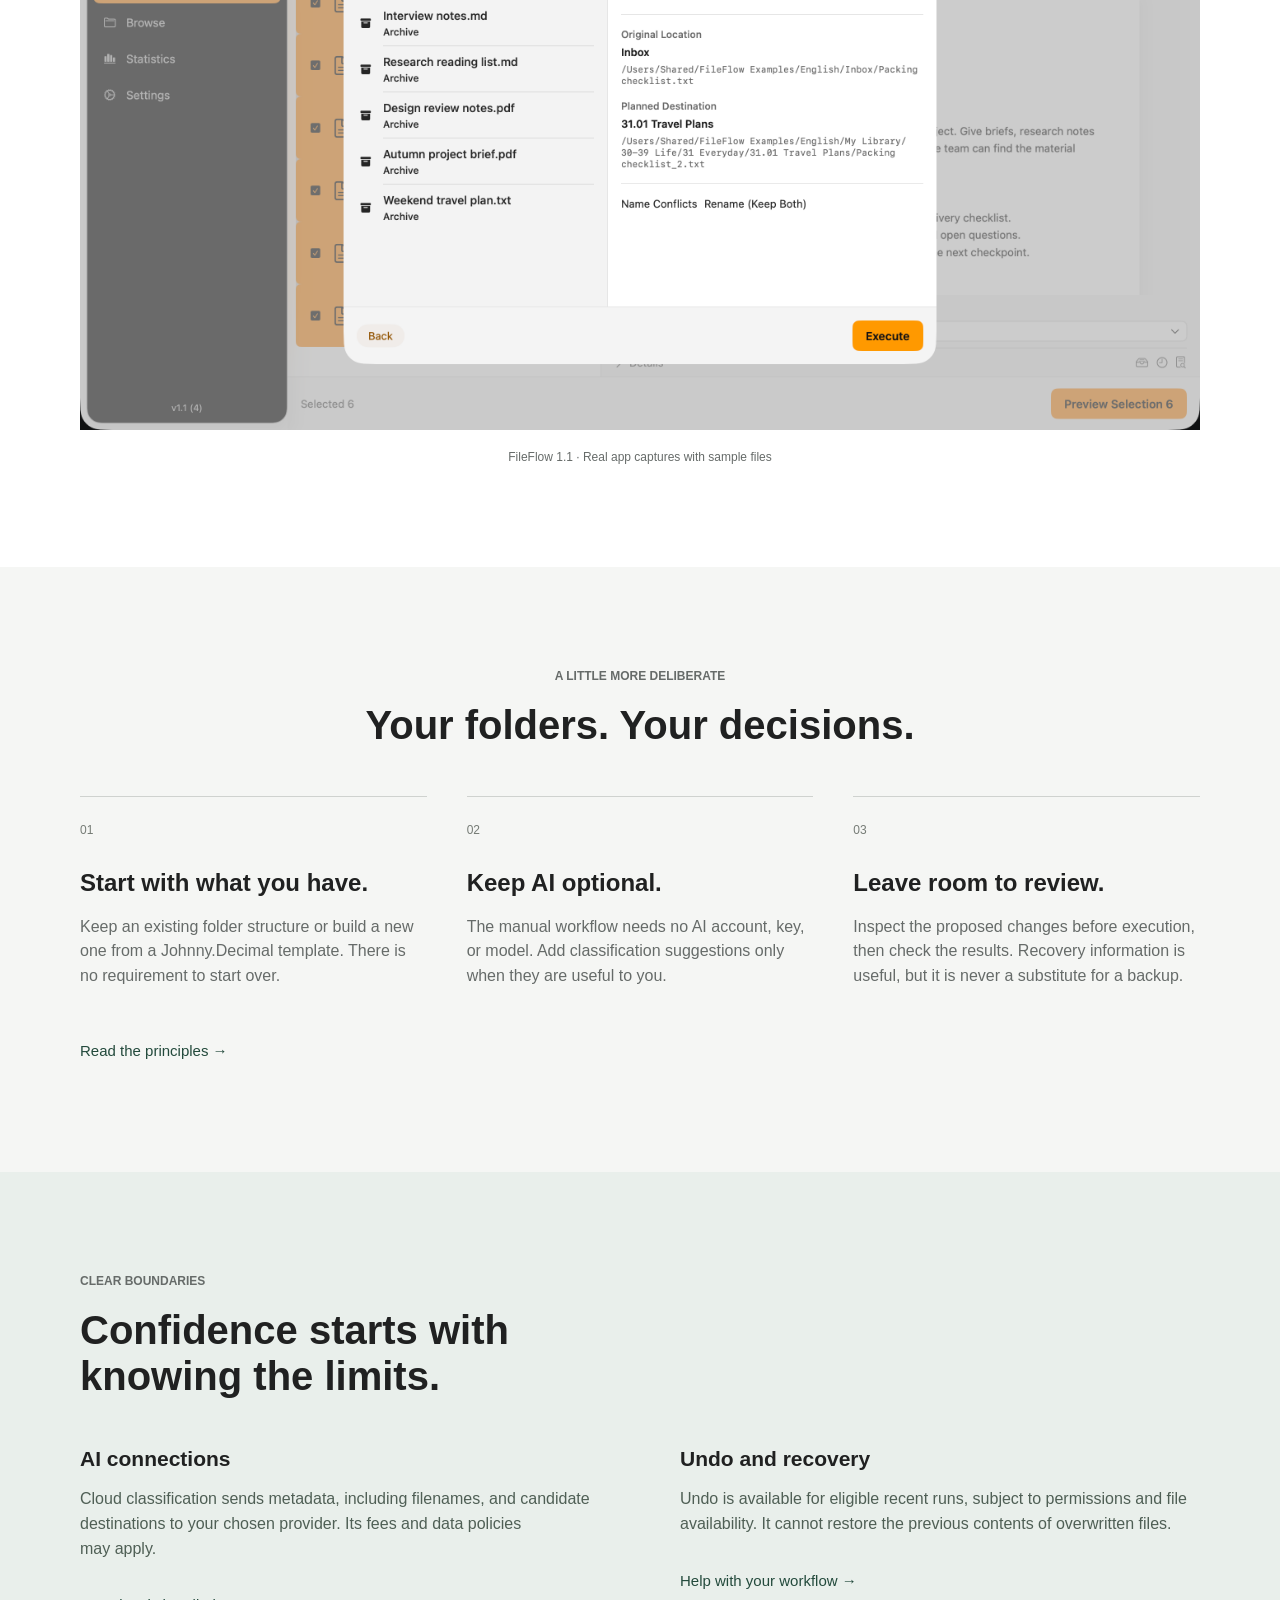
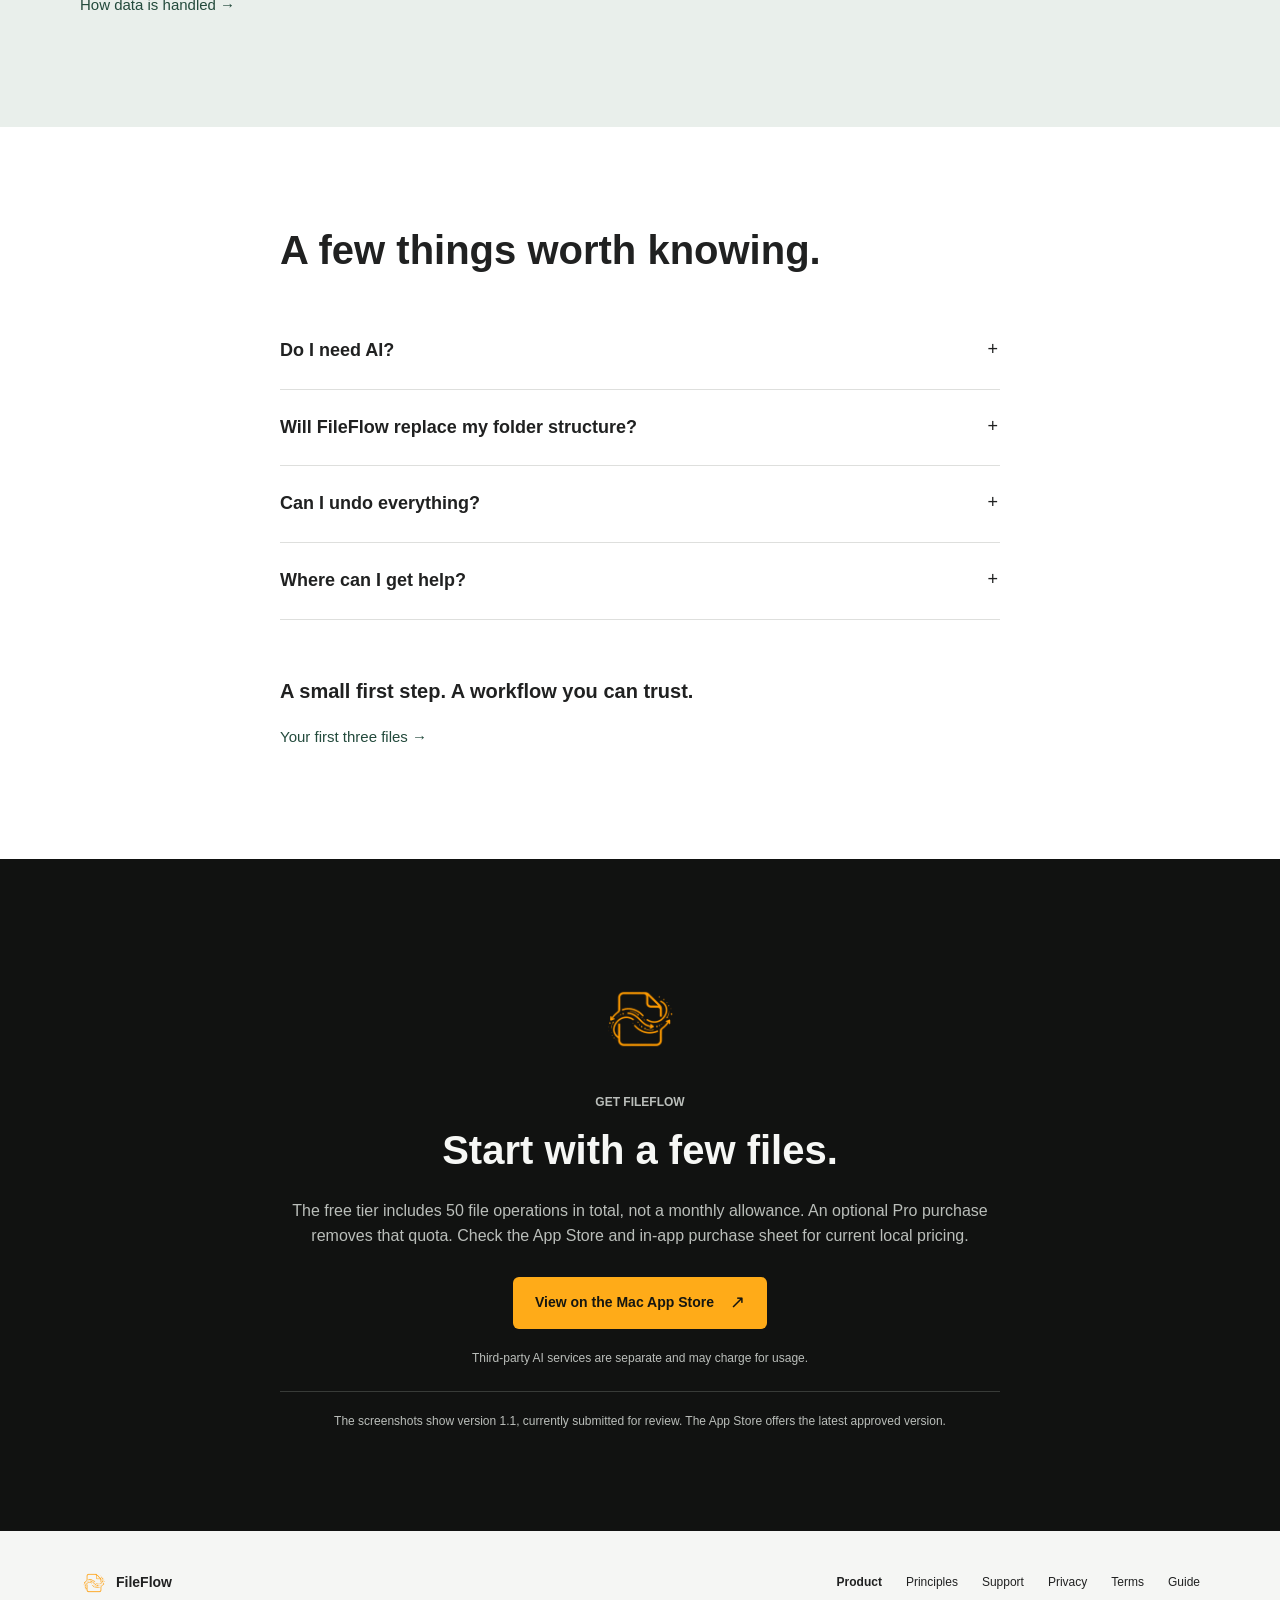
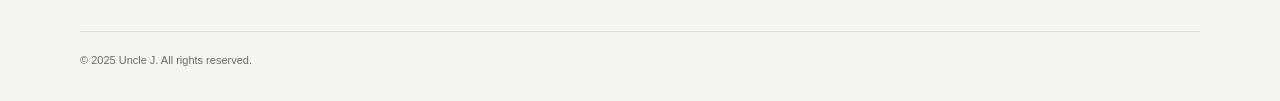
==== commit eb7a8f68: "feat: refresh FileFlow website with bilingual pages and guide" ====
--- a/index.html
+++ b/index.html
@@ -1,463 +1,71 @@
-<!DOCTYPE html>
+<!doctype html>
+<!-- Generated by scripts/build.mjs. Edit content/site.mjs or the template, then rebuild. -->
 <html lang="en">
 <head>
-    <meta charset="UTF-8">
-    <meta name="viewport" content="width=device-width, initial-scale=1.0">
-    <title>FileFlow - Organize files without breaking what works</title>
-    <meta name="description" content="AI-powered file organization for Mac. AI suggests. You decide. Everything is reversible.">
-    <style>
-        * { margin: 0; padding: 0; box-sizing: border-box; }
-        body {
-            font-family: -apple-system, BlinkMacSystemFont, 'SF Pro Text', sans-serif;
-            line-height: 1.6;
-            color: #1d1d1f;
-            background: #fbfbfd;
-            min-height: 100vh;
-            display: flex;
-            flex-direction: column;
-        }
-        main {
-            flex: 1;
-            max-width: 720px;
-            margin: 0 auto;
-            padding: 80px 24px 48px;
-        }
-        h1 {
-            font-size: 64px;
-            font-weight: 600;
-            letter-spacing: -0.03em;
-            margin-bottom: 24px;
-        }
-        .hero-tagline {
-            font-size: 32px;
-            font-weight: 500;
-            color: #1d1d1f;
-            margin-bottom: 40px;
-            letter-spacing: -0.02em;
-            line-height: 1.3;
-        }
-        .hero-points {
-            font-size: 24px;
-            color: #86868b;
-            margin-bottom: 48px;
-            line-height: 1.7;
-        }
-        .cta {
-            display: inline-flex;
-            align-items: center;
-            gap: 8px;
-            background: #0071e3;
-            color: white;
-            padding: 16px 32px;
-            border-radius: 980px;
-            text-decoration: none;
-            font-size: 17px;
-            font-weight: 500;
-            transition: background 0.2s;
-        }
-        .cta:hover { background: #0077ed; }
-        .cta svg { width: 20px; height: 20px; }
-
-        /* Hero screenshot */
-        .hero-screenshot {
-            margin-top: 56px;
-            margin-bottom: 0;
-        }
-        .hero-screenshot img {
-            width: 100%;
-            border-radius: 12px;
-            box-shadow: 0 24px 80px rgba(0,0,0,0.12);
-        }
-
-        /* Insight callout */
-        .insight {
-            margin-top: 96px;
-            padding: 48px 0;
-            border-top: 1px solid #e8e8ed;
-            border-bottom: 1px solid #e8e8ed;
-        }
-        .insight-label {
-            font-size: 13px;
-            font-weight: 600;
-            color: #6e6e73;
-            text-transform: uppercase;
-            letter-spacing: 0.05em;
-            margin-bottom: 16px;
-        }
-        .insight-text {
-            font-size: 28px;
-            font-weight: 500;
-            color: #1d1d1f;
-            line-height: 1.4;
-            letter-spacing: -0.01em;
-        }
-
-        /* Sub-hero */
-        .sub-hero {
-            margin-top: 64px;
-        }
-        .sub-hero p {
-            font-size: 21px;
-            color: #424245;
-            margin-bottom: 20px;
-            line-height: 1.6;
-        }
-        .sub-hero p.emphasis {
-            color: #1d1d1f;
-            font-weight: 500;
-        }
-
-        /* How it works */
-        .section {
-            margin-top: 80px;
-        }
-        .section h2 {
-            font-size: 32px;
-            font-weight: 600;
-            margin-bottom: 40px;
-            letter-spacing: -0.02em;
-        }
-        .step {
-            margin-bottom: 48px;
-        }
-        .step h3 {
-            font-size: 21px;
-            font-weight: 600;
-            margin-bottom: 16px;
-            color: #1d1d1f;
-        }
-        .step p {
-            font-size: 17px;
-            color: #424245;
-            margin-bottom: 12px;
-            line-height: 1.6;
-        }
-        .step .highlight {
-            display: inline-block;
-            margin-top: 8px;
-            font-size: 19px;
-            font-weight: 600;
-            color: #1d1d1f;
-            letter-spacing: -0.01em;
-        }
-
-        /* What FileFlow is */
-        .two-col {
-            display: grid;
-            grid-template-columns: 1fr 1fr;
-            gap: 40px;
-            margin-top: 32px;
-        }
-        @media (max-width: 600px) {
-            .two-col { grid-template-columns: 1fr; gap: 32px; }
-        }
-        .col h4 {
-            font-size: 17px;
-            font-weight: 600;
-            margin-bottom: 16px;
-        }
-        .col ul {
-            list-style: none;
-            font-size: 15px;
-            color: #424245;
-        }
-        .col ul li {
-            padding: 8px 0;
-            display: flex;
-            align-items: flex-start;
-            gap: 8px;
-        }
-        .col ul li::before {
-            content: "✓";
-            color: #34c759;
-            font-weight: 600;
-        }
-        .col.not ul li::before {
-            content: "✗";
-            color: #ff3b30;
-        }
-
-        /* Philosophy */
-        .philosophy {
-            background: #f5f5f7;
-            padding: 40px;
-            border-radius: 20px;
-            margin-top: 64px;
-        }
-        .philosophy h3 {
-            font-size: 24px;
-            font-weight: 600;
-            margin-bottom: 24px;
-            letter-spacing: -0.01em;
-        }
-        .philosophy-item {
-            margin-bottom: 24px;
-        }
-        .philosophy-item:last-child {
-            margin-bottom: 0;
-        }
-        .philosophy-item h4 {
-            font-size: 17px;
-            font-weight: 600;
-            color: #1d1d1f;
-            margin-bottom: 8px;
-        }
-        .philosophy-item p {
-            font-size: 15px;
-            color: #6e6e73;
-            line-height: 1.5;
-        }
-
-        /* Pricing */
-        .pricing {
-            background: linear-gradient(135deg, #5e5ce6 0%, #bf5af2 100%);
-            padding: 40px;
-            border-radius: 20px;
-            margin-top: 64px;
-            color: white;
-        }
-        .pricing h3 {
-            font-size: 24px;
-            font-weight: 600;
-            margin-bottom: 24px;
-        }
-        .pricing-options {
-            display: grid;
-            grid-template-columns: 1fr 1fr;
-            gap: 20px;
-        }
-        @media (max-width: 600px) {
-            .pricing-options { grid-template-columns: 1fr; }
-        }
-        .pricing-option {
-            background: rgba(255,255,255,0.15);
-            padding: 24px;
-            border-radius: 16px;
-        }
-        .pricing-option h4 {
-            font-size: 17px;
-            font-weight: 600;
-            margin-bottom: 8px;
-        }
-        .pricing-option .price {
-            font-size: 32px;
-            font-weight: 700;
-            margin-bottom: 8px;
-        }
-        .pricing-option .desc {
-            font-size: 14px;
-            opacity: 0.9;
-            line-height: 1.5;
-        }
-
-        /* Trust */
-        .trust {
-            margin-top: 64px;
-        }
-        .trust h3 {
-            font-size: 24px;
-            font-weight: 600;
-            margin-bottom: 24px;
-            letter-spacing: -0.01em;
-        }
-        .trust ul {
-            list-style: none;
-            font-size: 17px;
-            color: #424245;
-        }
-        .trust ul li {
-            padding: 12px 0;
-            border-bottom: 1px solid #e8e8ed;
-            display: flex;
-            align-items: center;
-            gap: 12px;
-        }
-        .trust ul li:last-child { border-bottom: none; }
-        .trust ul li::before {
-            content: "";
-            width: 8px;
-            height: 8px;
-            background: #34c759;
-            border-radius: 50%;
-            flex-shrink: 0;
-        }
-        .trust .summary {
-            margin-top: 24px;
-            font-size: 19px;
-            font-weight: 500;
-            color: #1d1d1f;
-        }
-
-        /* Requirements */
-        .requirements {
-            text-align: center;
-            margin-top: 64px;
-            padding: 24px;
-            color: #86868b;
-            font-size: 14px;
-        }
-
-        footer {
-            text-align: center;
-            padding: 32px 24px;
-            color: #86868b;
-            font-size: 14px;
-            border-top: 1px solid #e8e8ed;
-        }
-        footer a { color: #0071e3; text-decoration: none; }
-        footer a:hover { text-decoration: underline; }
-        footer .copyright {
-            margin-top: 16px;
-            font-size: 12px;
-        }
-    </style>
+  <meta charset="utf-8">
+  <meta name="viewport" content="width=device-width, initial-scale=1">
+  <meta name="color-scheme" content="light">
+  <title>FileFlow | A considered way to organize files on Mac</title>
+  <meta name="description" content="Review files, choose destinations, and preview a plan before organizing. A native Mac workspace with optional AI assistance.">
+  <link rel="canonical" href="https://fileflow.theunclej.com/index.html">
+  <link rel="alternate" hreflang="en" href="https://fileflow.theunclej.com/index.html">
+  <link rel="alternate" hreflang="zh-Hans" href="https://fileflow.theunclej.com/zh/index.html">
+  <link rel="alternate" hreflang="x-default" href="https://fileflow.theunclej.com/index.html">
+  <meta property="og:type" content="website">
+  <meta property="og:title" content="FileFlow | A considered way to organize files on Mac">
+  <meta property="og:description" content="Review files, choose destinations, and preview a plan before organizing. A native Mac workspace with optional AI assistance.">
+  <meta property="og:url" content="https://fileflow.theunclej.com/index.html">
+  <meta property="og:image" content="https://fileflow.theunclej.com/images/v1.1/01-review-workflow.png">
+  <meta property="og:locale" content="en_US">
+  <link rel="icon" type="image/png" href="images/v1.1/app-icon.png">
+  <link rel="stylesheet" href="site.css">
+  <script src="site.js" defer></script>
 </head>
-<body>
-    <main>
-        <!-- Hero -->
-        <h1>FileFlow</h1>
-        <p class="hero-tagline">Organize files — without breaking what already works.</p>
-        <p class="hero-points">
-            AI suggests.<br>
-            You decide.<br>
-            Everything is reversible.
-        </p>
-
-        <!-- TODO: Replace id000000000 with real App ID after approval -->
-        <a href="https://apps.apple.com/app/fileflow/id000000000" class="cta">
-            <svg viewBox="0 0 24 24" fill="currentColor">
-                <path d="M18.71 19.5c-.83 1.24-1.71 2.45-3.05 2.47-1.34.03-1.77-.79-3.29-.79-1.53 0-2 .77-3.27.82-1.31.05-2.3-1.32-3.14-2.53C4.25 17 2.94 12.45 4.7 9.39c.87-1.52 2.43-2.48 4.12-2.51 1.28-.02 2.5.87 3.29.87.78 0 2.26-1.07 3.81-.91.65.03 2.47.26 3.64 1.98-.09.06-2.17 1.28-2.15 3.81.03 3.02 2.65 4.03 2.68 4.04-.03.07-.42 1.44-1.38 2.83M13 3.5c.73-.83 1.94-1.46 2.94-1.5.13 1.17-.34 2.35-1.04 3.19-.69.85-1.83 1.51-2.95 1.42-.15-1.15.41-2.35 1.05-3.11z"/>
-            </svg>
-            Download on the Mac App Store
-        </a>
-
-        <!-- Hero Screenshot -->
-        <div class="hero-screenshot">
-            <img src="images/hero-screenshot.png" alt="FileFlow - Your files organized with Johnny Decimal">
-        </div>
-
-        <!-- Core Insight -->
-        <div class="insight">
-            <p class="insight-label">The insight</p>
-            <p class="insight-text">Your enemy isn't chaos.<br>It's the fear of making things worse.</p>
-        </div>
-
-        <!-- Sub-hero -->
-        <div class="sub-hero">
-            <p>Most file tools assume organizing means breaking things apart. Splitting folders. Renaming everything. Starting over.</p>
-            <p>That assumption is why you never start.</p>
-            <p class="emphasis">FileFlow is different. It knows the difference between a messy inbox and a carefully structured archive — and treats them accordingly.</p>
-        </div>
-
-        <!-- How it works -->
-        <div class="section">
-            <h2>How it works</h2>
-
-            <div class="step">
-                <h3>Not everything should be organized the same way</h3>
-                <p>Some folders are dumps — Downloads, WeChat, Desktop. They're meant to be cleared.</p>
-                <p>Others are archives — projects, deliverables, client work. They're meant to stay intact.</p>
-                <p>FileFlow never confuses the two.</p>
-            </div>
-
-            <div class="step">
-                <h3>AI advises. You stay in control.</h3>
-                <p>FileFlow uses rules and AI to suggest where files belong. It never acts without your explicit confirmation.</p>
-                <p>Every action follows the same principle:</p>
-                <p class="highlight">Plan → Commit → Undo</p>
-                <p>You can preview everything. You can reverse anything.</p>
-            </div>
-
-            <div class="step">
-                <h3>Order, maintained — not enforced</h3>
-                <p>FileFlow isn't about cleaning everything once. It's about spending a few calm minutes each week — and knowing you can always find what you need later.</p>
-                <p>Five minutes a week. That's it.</p>
-            </div>
-        </div>
-
-        <!-- Philosophy -->
-        <div class="philosophy">
-            <h3>What makes FileFlow different</h3>
-
-            <div class="philosophy-item">
-                <h4>Confidence over automation</h4>
-                <p>The real value isn't "AI sorts your files." It's that you finally feel safe enough to act.</p>
-            </div>
-
-            <div class="philosophy-item">
-                <h4>Moving is also organizing</h4>
-                <p>Sometimes the best way to organize a project folder is to move it as a whole — not break it apart.</p>
-            </div>
-
-            <div class="philosophy-item">
-                <h4>Your file system, with memory</h4>
-                <p>Every action is logged. Every move is traceable. You'll always know what happened, when, and why.</p>
-            </div>
-        </div>
-
-        <!-- What FileFlow is -->
-        <div class="section">
-            <h2>What FileFlow is (and isn't)</h2>
-            <div class="two-col">
-                <div class="col">
-                    <h4>FileFlow is:</h4>
-                    <ul>
-                        <li>Local-first and private</li>
-                        <li>Fully reversible</li>
-                        <li>Designed for long-term retrievability</li>
-                        <li>Compatible with Johnny Decimal or your existing structure</li>
-                    </ul>
-                </div>
-                <div class="col not">
-                    <h4>FileFlow is not:</h4>
-                    <ul>
-                        <li>A cloud storage service</li>
-                        <li>An auto-executing AI</li>
-                        <li>A tool that breaks your existing structure</li>
-                        <li>Something you need to babysit</li>
-                    </ul>
-                </div>
-            </div>
-        </div>
-
-        <!-- Pricing -->
-        <div class="pricing">
-            <h3>Simple pricing</h3>
-            <div class="pricing-options">
-                <div class="pricing-option">
-                    <h4>Free</h4>
-                    <div class="price">$0</div>
-                    <div class="desc">50 files, lifetime<br>All features included</div>
-                </div>
-                <div class="pricing-option">
-                    <h4>Pro</h4>
-                    <div class="price">$39.99</div>
-                    <div class="desc">Unlimited files<br>One-time purchase, forever</div>
-                </div>
-            </div>
-        </div>
-
-        <!-- Trust -->
-        <div class="trust">
-            <h3>Trust & Privacy</h3>
-            <ul>
-                <li>Files never leave your machine</li>
-                <li>AI providers are optional and user-controlled (BYOK)</li>
-                <li>No tracking. No telemetry. No hidden sync</li>
-                <li>iCloud is treated as a location, not a service</li>
-            </ul>
-            <p class="summary">Your file system remains yours.</p>
-        </div>
-
-        <!-- Requirements -->
-        <div class="requirements">
-            Requires macOS 14.0 Sonoma or later
-        </div>
-    </main>
-
-    <footer>
-        <a href="philosophy.html">Philosophy</a> · <a href="support.html">Support</a> · <a href="privacy.html">Privacy</a> · <a href="terms.html">Terms</a>
-        <div class="copyright">© 2025 Uncle J. All rights reserved.</div>
-    </footer>
+<body class="home">
+  <a class="skip-link" href="#main">Skip to content</a>
+  <header class="site-header"><div class="nav-inner">
+    <a class="brand" href="index.html" aria-label="FileFlow home"><img src="images/v1.1/app-icon.png" width="32" height="32" alt="">FileFlow</a>
+    <nav aria-label="Main navigation"><a href="index.html#workflow">Workflow</a><a href="guide.html">Guide</a><a href="support.html">Support</a></nav>
+    <a class="language" href="zh/index.html" lang="zh-Hans" hreflang="zh-Hans">简体中文</a>
+  </div></header>
+  <main id="main">
+    <section class="hero" aria-labelledby="product-name">
+      <div class="hero-copy">
+        <p class="eyebrow">A native workspace for your files</p>
+        <h1 id="product-name">FileFlow</h1>
+        <p class="hero-lead">Organize files. <br>Keep what works.</p>
+        <p class="hero-intro">Review your files. Choose where they belong. <br>Organize when you are ready.</p>
+        <a class="button" href="https://apps.apple.com/app/fileflow-file-organizer/id6756985211?mt=12">View on the Mac App Store<span aria-hidden="true">↗</span></a>
+        <p class="requirement">macOS 14 or later · No FileFlow account required</p>
+      </div>
+      <div class="hero-media"><a class="screenshot-link" href="images/v1.1/01-review-workflow.png" data-zoom aria-label="Enlarge screenshot: FileFlow 1.1 Review workspace with sample files, document preview, and destination selection"><img src="images/v1.1/01-review-workflow.png" alt="FileFlow 1.1 Review workspace with sample files, document preview, and destination selection" width="2720" height="1440" fetchpriority="high"></a></div>
+    </section>
+    <div class="release-band"><p><span class="status-dot" aria-hidden="true"></span>Previewing 1.1 · Submitted for App Review</p></div>
+    <section class="workflow section" id="workflow" aria-labelledby="workflow-title">
+      <div class="section-intro"><p class="eyebrow">THE WORKFLOW</p><h2 id="workflow-title">See the change before you make it.</h2><p>From a loose file to a considered destination. Each workspace keeps the next decision in view.</p></div>
+      <div class="workspace-gallery">
+        <div class="gallery-tabs" aria-label="Workflow"><button type="button" id="tab-plan" data-tab="plan"><span class="tab-number">01</span>Plan</button><button type="button" id="tab-browse" data-tab="browse"><span class="tab-number">02</span>Browse</button><button type="button" id="tab-activity" data-tab="activity"><span class="tab-number">03</span>Activity</button><button type="button" id="tab-ai" data-tab="ai"><span class="tab-number">04</span>Optional AI</button></div>
+        <section class="gallery-panel" id="panel-plan" data-panel="plan"><div class="panel-copy"><h3>Know what will move where.</h3><p>Inspect source paths, destinations, and name conflicts in one plan. Nothing in that plan runs until you choose Execute.</p></div><a class="screenshot-link" href="images/v1.1/02-plan-commit.png" data-zoom aria-label="Enlarge screenshot: FileFlow Review Plan showing source and destination paths and a Keep Both conflict policy"><img src="images/v1.1/02-plan-commit.png" alt="FileFlow Review Plan showing source and destination paths and a Keep Both conflict policy" width="2720" height="1440" loading="lazy"></a></section><section class="gallery-panel" id="panel-browse" data-panel="browse"><div class="panel-copy"><h3>Keep the structure that makes sense to you.</h3><p>Start with a Johnny.Decimal template or use your existing folders. Browse your library without giving up its context.</p></div><a class="screenshot-link" href="images/v1.1/03-browse-structure.png" data-zoom aria-label="Enlarge screenshot: FileFlow Browse workspace with an expanded folder tree and project documents"><img src="images/v1.1/03-browse-structure.png" alt="FileFlow Browse workspace with an expanded folder tree and project documents" width="2720" height="1440" loading="lazy"></a></section><section class="gallery-panel" id="panel-activity" data-panel="activity"><div class="panel-copy"><h3>A clearer picture of your progress.</h3><p>See recorded organizing activity and the distribution of indexed files. Check what happened, then return to your work.</p></div><a class="screenshot-link" href="images/v1.1/04-statistics.png" data-zoom aria-label="Enlarge screenshot: FileFlow Statistics showing recorded file activity and indexed file distribution"><img src="images/v1.1/04-statistics.png" alt="FileFlow Statistics showing recorded file activity and indexed file distribution" width="2720" height="1440" loading="lazy"></a></section><section class="gallery-panel" id="panel-ai" data-panel="ai"><div class="panel-copy"><h3>Suggestions, on your terms.</h3><p>Connect your own API provider or a separately running Ollama service. Review its suggestions. The destination is still your decision.</p></div><a class="screenshot-link" href="images/v1.1/05-ai-optional.png" data-zoom aria-label="Enlarge screenshot: FileFlow AI settings with optional API and local LLM connection modes"><img src="images/v1.1/05-ai-optional.png" alt="FileFlow AI settings with optional API and local LLM connection modes" width="2720" height="1440" loading="lazy"></a></section>
+        <p class="caption">FileFlow 1.1 · Real app captures with sample files</p>
+      </div>
+    </section>
+    <section class="principles section" aria-labelledby="principles-title"><div class="content-width">
+      <div class="section-intro"><p class="eyebrow">A LITTLE MORE DELIBERATE</p><h2 id="principles-title">Your folders. Your decisions.</h2></div>
+      <div class="principle-grid"><div class="principle"><span class="number">01</span><h3>Start with what you have.</h3><p>Keep an existing folder structure or build a new one from a Johnny.Decimal template. There is no requirement to start over.</p></div><div class="principle"><span class="number">02</span><h3>Keep AI optional.</h3><p>The manual workflow needs no AI account, key, or model. Add classification suggestions only when they are useful to you.</p></div><div class="principle"><span class="number">03</span><h3>Leave room to review.</h3><p>Inspect the proposed changes before execution, then check the results. Recovery information is useful, but it is never a substitute for a backup.</p></div></div>
+      <a class="text-link" href="philosophy.html">Read the principles<span aria-hidden="true"> →</span></a>
+    </div></section>
+    <section class="boundaries section" aria-labelledby="limits-title"><div class="content-width">
+      <div class="section-intro"><p class="eyebrow">CLEAR BOUNDARIES</p><h2 id="limits-title">Confidence starts with knowing the limits.</h2></div>
+      <div class="boundary-grid"><div><h3>AI connections</h3><p>Cloud classification sends metadata, including filenames, and candidate destinations to your chosen provider. Its fees and data policies may apply.</p><a class="text-link" href="privacy.html">How data is handled<span aria-hidden="true"> →</span></a></div><div><h3>Undo and recovery</h3><p>Undo is available for eligible recent runs, subject to permissions and file availability. It cannot restore the previous contents of overwritten files.</p><a class="text-link" href="support.html">Help with your workflow<span aria-hidden="true"> →</span></a></div></div>
+    </div></section>
+    <section class="section faq"><div class="reading-width"><h2>A few things worth knowing.</h2><details><summary>Do I need AI?</summary><p>No. Choose destinations manually and review the plan without configuring an AI provider. Cloud AI requires a network connection; local Ollama requires a running service and model.</p></details><details><summary>Will FileFlow replace my folder structure?</summary><p>You can use an existing folder structure or initialize a Johnny.Decimal template. You choose the archive root and source folders during setup.</p></details><details><summary>Can I undo everything?</summary><p>No. Recovery depends on the operation, file availability, permissions, and retained recovery data. Some recoveries may retain archive copies or need manual action. Overwritten old contents are not recoverable through Undo. Keep independent backups.</p></details><details><summary>Where can I get help?</summary><p>Visit Support for the manual workflow, connection checks, and recovery guidance. You can also contact fileflow@theunclej.com.</p></details><div class="guide-invitation"><p>A small first step. A workflow you can trust.</p><a class="text-link" href="guide.html">Your first three files<span aria-hidden="true"> →</span></a></div></div></section>
+    <section class="download-section section"><div class="reading-width"><img class="download-icon" src="images/v1.1/app-icon.png" width="80" height="80" alt=""><p class="eyebrow">GET FILEFLOW</p><h2>Start with a few files.</h2><p>The free tier includes 50 file operations in total, not a monthly allowance. An optional Pro purchase removes that quota. Check the App Store and in-app purchase sheet for current local pricing.</p><a class="button" href="https://apps.apple.com/app/fileflow-file-organizer/id6756985211?mt=12">View on the Mac App Store<span aria-hidden="true">↗</span></a><p class="small">Third-party AI services are separate and may charge for usage.</p><p class="release-note">The screenshots show version 1.1, currently submitted for review. The App Store offers the latest approved version.</p></div></section>
+  </main>
+  <footer class="site-footer"><div class="footer-inner">
+    <div class="footer-brand"><img src="images/v1.1/app-icon.png" width="28" height="28" alt=""><span>FileFlow</span></div>
+    <nav aria-label="Footer navigation"><a href="index.html" aria-current="page">Product</a><a href="philosophy.html">Principles</a><a href="support.html">Support</a><a href="privacy.html">Privacy</a><a href="terms.html">Terms</a><a href="guide.html">Guide</a></nav>
+    <p>© 2025 Uncle J. All rights reserved.</p>
+  </div></footer>
+  <dialog class="image-dialog" aria-label="Enlarge screenshot"><button class="dialog-close" type="button" aria-label="Close screenshot" title="Close screenshot"><span aria-hidden="true">×</span></button><img width="2720" height="1440" alt=""></dialog>
 </body>
 </html>
--- a/site.css
+++ b/site.css
@@ -0,0 +1,220 @@
+:root {
+  --ink: #202121;
+  --muted: #666b69;
+  --paper: #ffffff;
+  --line: #dedfdd;
+  --accent: #ffab18;
+  --dark: #111211;
+  --green: #234a3c;
+  font-family: -apple-system, BlinkMacSystemFont, "Segoe UI", "PingFang SC", "Microsoft YaHei", sans-serif;
+  color: var(--ink);
+  background: var(--paper);
+  font-synthesis: none;
+  text-rendering: optimizeLegibility;
+}
+* { box-sizing: border-box; letter-spacing: 0; }
+body { margin: 0; line-height: 1.55; }
+a { color: inherit; text-decoration: none; }
+button { font: inherit; }
+button, a { -webkit-tap-highlight-color: transparent; }
+img { display: block; max-width: 100%; height: auto; }
+h1, h2, h3, p { margin: 0; }
+h1, h2, h3 { font-weight: 600; line-height: 1.15; text-wrap: balance; }
+p { text-wrap: pretty; }
+a, button, summary { touch-action: manipulation; }
+:focus-visible { outline: 3px solid #267659; outline-offset: 5px; }
+[hidden] { display: none !important; }
+.skip-link { position: fixed; z-index: 10; top: 8px; left: 12px; padding: 10px 20px; background: white; transform: translateY(-150%); }
+.skip-link:focus { transform: none; }
+.site-header { height: 68px; border-bottom: 1px solid var(--line); background: #fff; }
+.nav-inner, .footer-inner { width: min(1120px, calc(100% - 64px)); margin: auto; display: flex; align-items: center; }
+.nav-inner { height: 100%; gap: 40px; }
+.brand { display: flex; align-items: center; gap: 9px; font-weight: 650; font-size: 20px; }
+.brand img { flex: none; width: 44px; height: 44px; margin-inline: -6px; }
+.site-header nav { display: flex; gap: 30px; margin-left: auto; font-size: 14px; }
+.site-header nav a, .language { display: flex; align-items: center; min-height: 44px; }
+.site-header a:hover, .site-footer a:hover { color: #936000; }
+.language { border-left: 1px solid var(--line); padding-left: 26px; font-size: 13px; }
+.hero { background: var(--dark); color: #f6f7f5; position: relative; height: calc(100svh - 122px); min-height: 590px; max-height: 1000px; display: grid; grid-template-rows: auto minmax(0, 1fr); gap: 24px; padding: 30px 24px 0; overflow: hidden; }
+.hero-copy { position: relative; z-index: 1; text-align: center; }
+.eyebrow { font-size: 12px; font-weight: 600; margin-bottom: 16px; }
+.hero .eyebrow { color: #b7bab6; margin-bottom: 8px; }
+.hero h1 { font-size: 64px; line-height: 1.05; margin-bottom: 12px; }
+.hero-lead { font-size: 30px; font-weight: 550; line-height: 1.2; }
+.hero-intro { font-size: 16px; color: #b7bab6; margin: 14px 0 18px; }
+.hero-intro br { display: none; }
+.button { display: inline-flex; align-items: center; justify-content: center; gap: 16px; padding: 12px 22px; min-height: 48px; background: var(--accent); color: #151611; border-radius: 6px; font-size: 14px; font-weight: 600; transition: background .18s, transform .18s; }
+.button:hover { background: #ffbd49; transform: translateY(-2px); }
+.button span { font-size: 18px; }
+.hero :focus-visible { outline-color: var(--accent); }
+.requirement { color: #aaaead; font-size: 11px; margin-top: 10px; }
+.hero-media { min-height: 0; display: flex; justify-content: center; align-items: flex-start; }
+.hero-media .screenshot-link { height: 100%; max-width: 1120px; }
+.hero-media img { width: auto; height: 100%; object-fit: contain; object-position: top; }
+.screenshot-link { display: block; cursor: zoom-in; }
+.release-band { background: #f3f4f1; border-bottom: 1px solid var(--line); text-align: center; min-height: 54px; padding: 16px 20px; font-size: 12px; color: #505651; }
+.release-band p { display: flex; align-items: center; justify-content: center; gap: 9px; }
+.status-dot { width: 6px; height: 6px; border-radius: 50%; background: #916000; flex: none; }
+.section { padding: 100px 32px; }
+.content-width, .workspace-gallery { width: min(1120px, 100%); margin: auto; }
+.reading-width { width: min(720px, 100%); margin: auto; }
+.section-intro { width: min(690px, 100%); margin: 0 auto 48px; text-align: center; }
+.section-intro .eyebrow { color: var(--muted); }
+h2 { font-size: 40px; }
+.section-intro > p:last-child:not(.eyebrow) { color: var(--muted); font-size: 18px; margin-top: 22px; }
+.workflow { scroll-margin-top: 28px; }
+.gallery-tabs { display: none; }
+.gallery-tabs[role="tablist"] { display: grid; grid-template-columns: repeat(4, 1fr); width: min(680px, 100%); margin: 0 auto 36px; border-bottom: 1px solid var(--line); }
+.gallery-tabs button { cursor: pointer; appearance: none; border: 0; border-bottom: 2px solid transparent; background: transparent; color: var(--muted); height: 56px; padding: 8px; display: flex; align-items: center; justify-content: center; gap: 9px; font-size: 15px; white-space: nowrap; }
+.gallery-tabs button[aria-selected="true"] { color: var(--ink); border-color: var(--ink); font-weight: 600; }
+.gallery-tabs button:hover { color: #936000; }
+.tab-number { font-size: 11px; color: #797e79; font-variant-numeric: tabular-nums; }
+.panel-copy { display: grid; grid-template-columns: 1fr 1fr; gap: 50px; align-items: start; min-height: 138px; padding: 0 32px 26px; }
+.panel-copy h3 { font-size: 27px; max-width: 410px; }
+.panel-copy p { font-size: 16px; color: var(--muted); }
+.gallery-panel { margin-bottom: 36px; }
+.gallery-panel[role="tabpanel"] { margin-bottom: 0; }
+.gallery-panel img { width: 100%; aspect-ratio: 17 / 9; object-fit: contain; }
+.caption { font-size: 12px; color: var(--muted); text-align: center; margin-top: 18px; }
+.principles { background: #f5f6f4; }
+.principle-grid { display: grid; grid-template-columns: repeat(3, minmax(0, 1fr)); gap: 40px; }
+.principle { border-top: 1px solid #cfd2cf; padding-top: 24px; }
+.number { display: block; color: #757b75; font-size: 12px; margin-bottom: 30px; font-variant-numeric: tabular-nums; }
+.principle h3 { font-size: 24px; margin-bottom: 18px; }
+.principle p, .boundary-grid p { font-size: 16px; color: var(--muted); }
+.text-link { display: inline-block; color: var(--green); font-size: 15px; padding: 10px 0; margin-top: 22px; }
+.text-link:hover { text-decoration: underline; text-underline-offset: 4px; }
+.principles .content-width > .text-link { margin-top: 40px; }
+.boundaries { background: #e9efeb; }
+.boundaries .section-intro { margin-left: 0; text-align: left; }
+.boundary-grid { display: grid; grid-template-columns: 1fr 1fr; gap: 80px; }
+.boundary-grid h3 { font-size: 21px; margin-bottom: 16px; }
+.boundary-grid p { color: #4f5f55; }
+.faq h2 { margin-bottom: 40px; }
+details { border-bottom: 1px solid var(--line); }
+summary { cursor: pointer; font-size: 18px; font-weight: 550; padding: 24px 32px 24px 0; position: relative; list-style: none; }
+summary::-webkit-details-marker { display: none; }
+summary::after { content: '+'; position: absolute; right: 2px; top: 23px; font-weight: 400; }
+details[open] summary::after { content: '−'; }
+details p { color: var(--muted); font-size: 16px; padding: 0 30px 26px 0; }
+.download-section { background: var(--dark); color: #f6f7f5; text-align: center; }
+.download-icon { width: 120px; height: 120px; margin: 0 auto 14px; }
+.download-section .eyebrow { color: #babeba; }
+.download-section h2 { margin-bottom: 26px; }
+.download-section .reading-width > p:not(.eyebrow) { color: #babeba; font-size: 16px; }
+.download-section .button { margin: 28px 0 20px; }
+.download-section p.small, .download-section p.release-note { font-size: 12px !important; }
+.release-note { margin-top: 24px; padding-top: 20px; border-top: 1px solid #383b38; }
+.site-footer { padding: 32px; background: #f5f6f4; }
+.footer-inner { width: min(1120px, 100%); flex-wrap: wrap; gap: 28px; }
+.footer-brand { display: flex; align-items: center; gap: 8px; font-size: 14px; font-weight: 600; }
+.footer-brand img { width: 40px; height: 40px; margin-inline: -6px; }
+.site-footer nav { display: flex; flex-wrap: wrap; gap: 24px; margin-left: auto; font-size: 12px; }
+.site-footer nav a { min-height: 32px; display: flex; align-items: center; }
+.site-footer p { width: 100%; font-size: 11px; color: var(--muted); border-top: 1px solid var(--line); padding-top: 20px; }
+.document-body { padding: 80px 0; }
+.document-header { border-bottom: 1px solid var(--line); padding-bottom: 40px; margin-bottom: 48px; }
+.document-header h1 { font-size: 52px; margin-bottom: 22px; }
+.document-lead { font-size: 24px; color: var(--muted); }
+.updated { color: var(--muted); font-size: 12px; margin-top: 20px; }
+.document-body section { margin-bottom: 40px; }
+.document-body h2 { font-size: 24px; margin-bottom: 16px; }
+.document-body section p { font-size: 17px; line-height: 1.8; color: #555c57; overflow-wrap: anywhere; }
+.document-body section a { color: var(--green); text-decoration: underline; text-underline-offset: 4px; }
+.guide-version { color: var(--muted); font-size: 13px; margin-bottom: 32px; }
+.guide-toc { display: grid; grid-template-columns: 1fr 1fr; gap: 6px 32px; padding: 24px 0; margin-bottom: 48px; border-block: 1px solid var(--line); font-size: 14px; }
+.guide-toc a { display: block; padding: 7px 0; color: var(--green); }
+.guide-toc a:hover { text-decoration: underline; }
+.guide-figure { margin: 28px 0; }
+.guide-figure img { width: 100%; }
+.guide-figure a { display: block; cursor: zoom-in; }
+.guide-figure figcaption { margin-top: 12px; font-size: 11px; color: var(--muted); }
+.guide-invitation, .support-guide { margin-top: 32px; padding-top: 24px; }
+.guide-invitation p, .support-guide p { font-size: 20px; font-weight: 550; }
+.guide-invitation .text-link, .support-guide .text-link { margin-top: 8px; }
+.support-guide { border-bottom: 1px solid var(--line); padding: 0 0 24px; margin-bottom: 40px; }
+.document-body section { scroll-margin-top: 32px; }
+.image-dialog { width: min(96vw, 1800px); max-width: none; height: auto; max-height: 95dvh; padding: 50px 16px 16px; border: 0; border-radius: 8px; background: #f3f4f2; overflow: auto; }
+.image-dialog::backdrop { background: #000c; }
+.image-dialog img { width: 100%; height: auto; }
+.dialog-close { position: absolute; top: 6px; right: 12px; width: 40px; height: 40px; border: 0; border-radius: 50%; background: transparent; color: var(--ink); font-size: 30px; cursor: pointer; }
+.dialog-close:hover { background: #dedfdb; }
+html:has(dialog[open]) { overflow: hidden; }
+[aria-current="page"] { font-weight: 650; }
+@media (min-width: 1000px) and (max-height: 780px) {
+  .hero { padding-top: 20px; gap: 16px; min-height: 560px; }
+  .hero h1 { font-size: 52px; }
+  .hero-lead { font-size: 26px; }
+  .hero-lead br { display: none; }
+  .hero-intro { margin: 8px 0 12px; }
+}
+@media (max-width: 800px) {
+  .nav-inner { width: calc(100% - 40px); gap: 22px; }
+  .site-header nav { gap: 20px; }
+  .language { padding-left: 18px; }
+  .hero { min-height: 560px; max-height: 780px; }
+  .section { padding: 72px 24px; }
+  h2 { font-size: 34px; }
+  .panel-copy { padding: 0 0 24px; gap: 24px; min-height: 170px; }
+  .panel-copy h3 { font-size: 24px; }
+  .principle-grid { gap: 24px; }
+  .principle h3 { font-size: 21px; }
+  .boundary-grid { gap: 36px; }
+  .document-body { width: calc(100% - 48px); }
+}
+@media (max-width: 540px) {
+  .site-header { height: 60px; }
+  .nav-inner { gap: 16px; width: calc(100% - 32px); }
+  .brand { font-size: 18px; gap: 4px; }
+  .brand img { width: 40px; height: 40px; }
+  .site-header nav { gap: 0; }
+  .site-header nav a:not(:last-child) { display: none; }
+  .language { padding-left: 14px; }
+  .hero { height: calc(100svh - 114px); min-height: 505px; max-height: 650px; padding: 28px 16px 0; gap: 26px; }
+  .hero h1 { font-size: 50px; margin-bottom: 14px; }
+  .hero-lead { font-size: 27px; }
+  .hero-intro { font-size: 15px; margin: 16px auto 20px; max-width: 290px; }
+  .hero-intro br { display: initial; }
+  .hero .eyebrow { font-size: 11px; }
+  .hero-media { align-items: end; }
+  .hero-media .screenshot-link { height: auto; width: 100%; }
+  .hero-media img { width: 100%; height: auto; }
+  .requirement { font-size: 10px; }
+  .release-band { font-size: 11px; }
+  .section { padding: 64px 22px; }
+  h2 { font-size: 30px; }
+  .section-intro { text-align: left; margin-bottom: 32px; }
+  .section-intro > p:last-child:not(.eyebrow) { font-size: 16px; margin-top: 18px; }
+  .gallery-tabs[role="tablist"] { margin-bottom: 28px; }
+  .gallery-tabs button { font-size: 12px; height: 48px; padding: 4px 2px; }
+  .tab-number { display: none; }
+  .panel-copy { display: block; min-height: 180px; padding-bottom: 24px; }
+  .panel-copy h3 { font-size: 23px; margin-bottom: 14px; }
+  .panel-copy p { font-size: 15px; }
+  .caption { font-size: 10px; }
+  .principle-grid, .boundary-grid { grid-template-columns: 1fr; gap: 32px; }
+  .number { margin-bottom: 16px; }
+  .principle h3 { font-size: 23px; }
+  .faq h2 { margin-bottom: 24px; }
+  summary { font-size: 16px; }
+  .site-footer { padding: 24px; }
+  .footer-inner { gap: 16px; }
+  .site-footer nav { width: 100%; margin-left: 0; gap: 22px; }
+  .document-body { padding: 56px 0; }
+  .document-header h1 { font-size: 42px; }
+  .document-lead { font-size: 21px; }
+  .document-body h2 { font-size: 22px; }
+  .document-body section p { font-size: 16px; }
+  .guide-toc { grid-template-columns: 1fr; }
+  .image-dialog { width: 96vw; padding: 50px 8px 8px; }
+  .image-dialog img { min-width: 850px; max-width: none; }
+}
+@media (max-width: 540px) and (max-height: 740px) {
+  .hero { min-height: 0; padding-top: 20px; gap: 18px; }
+  .hero .eyebrow, .hero-intro { display: none; }
+  .hero h1 { font-size: 44px; }
+  .hero-lead { margin-bottom: 18px; }
+}
+@media (prefers-reduced-motion: reduce) {
+  *, *::before, *::after { scroll-behavior: auto !important; transition: none !important; }
+}
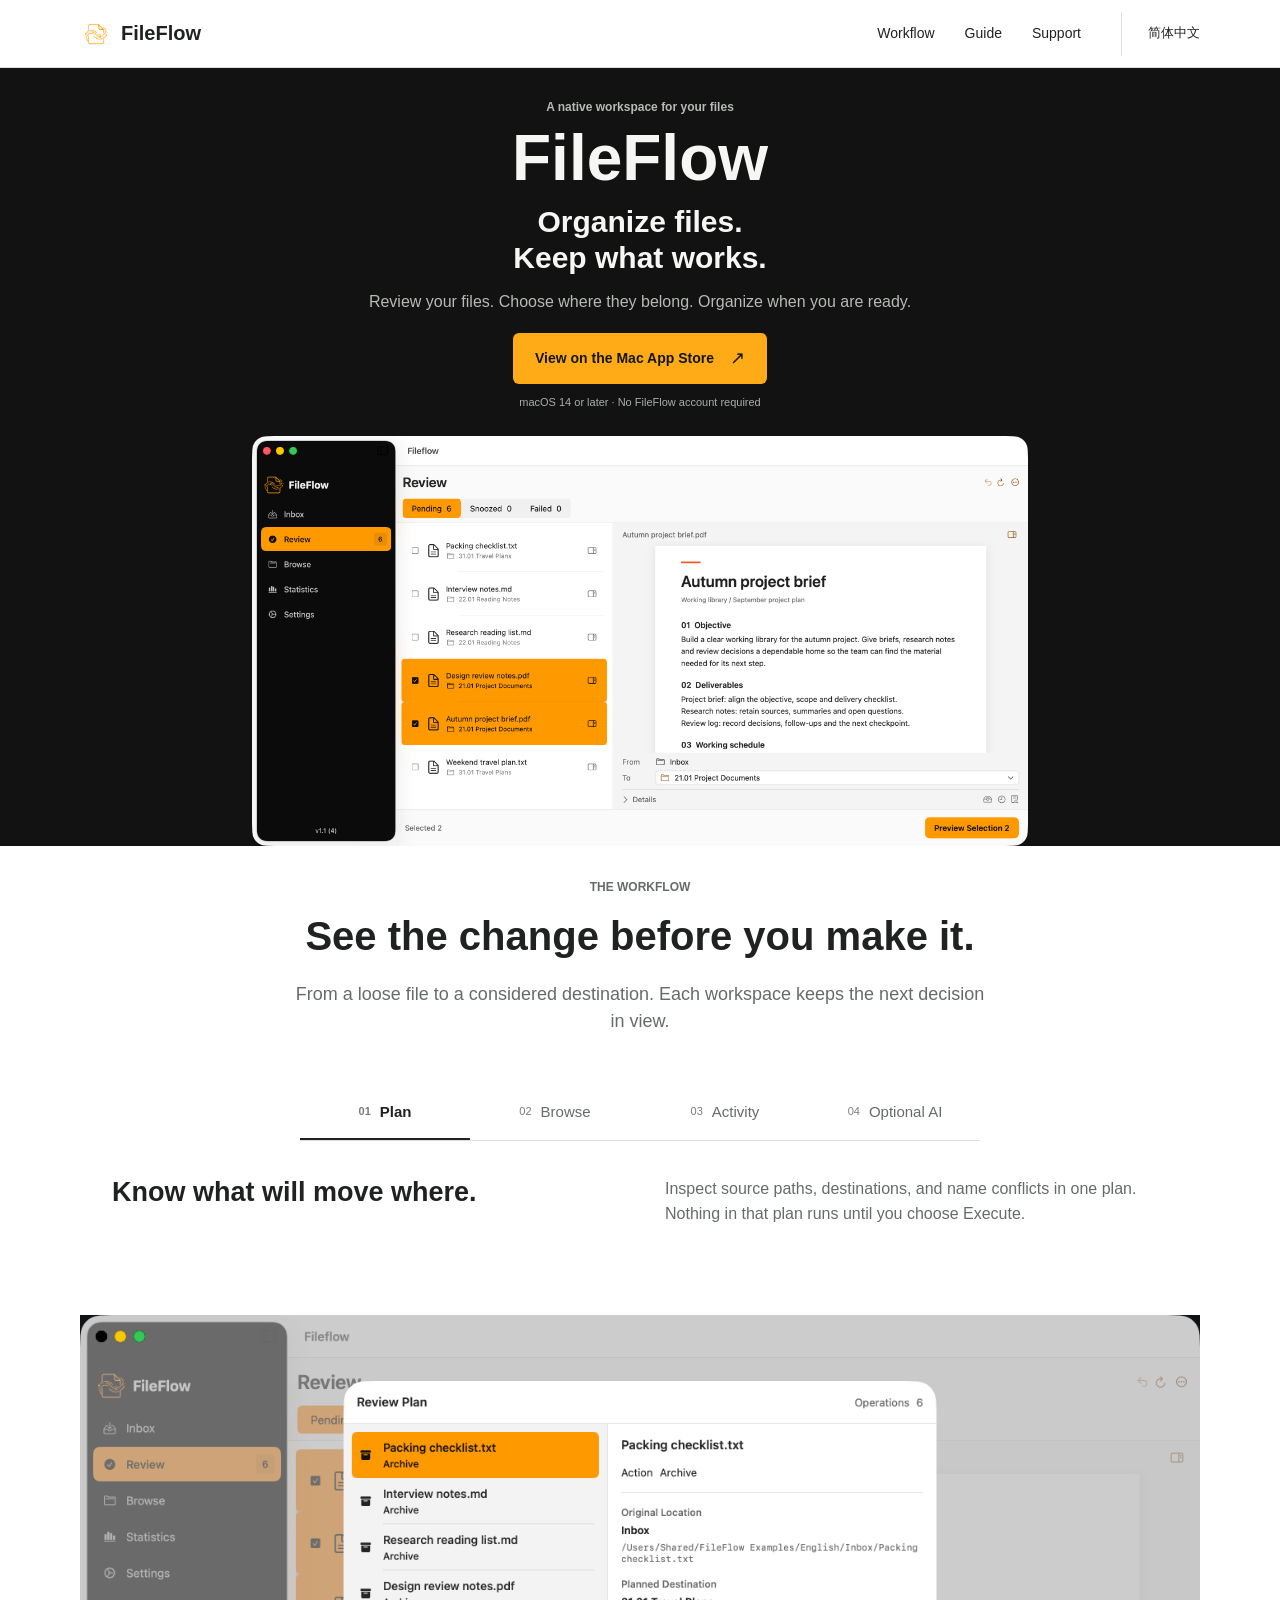
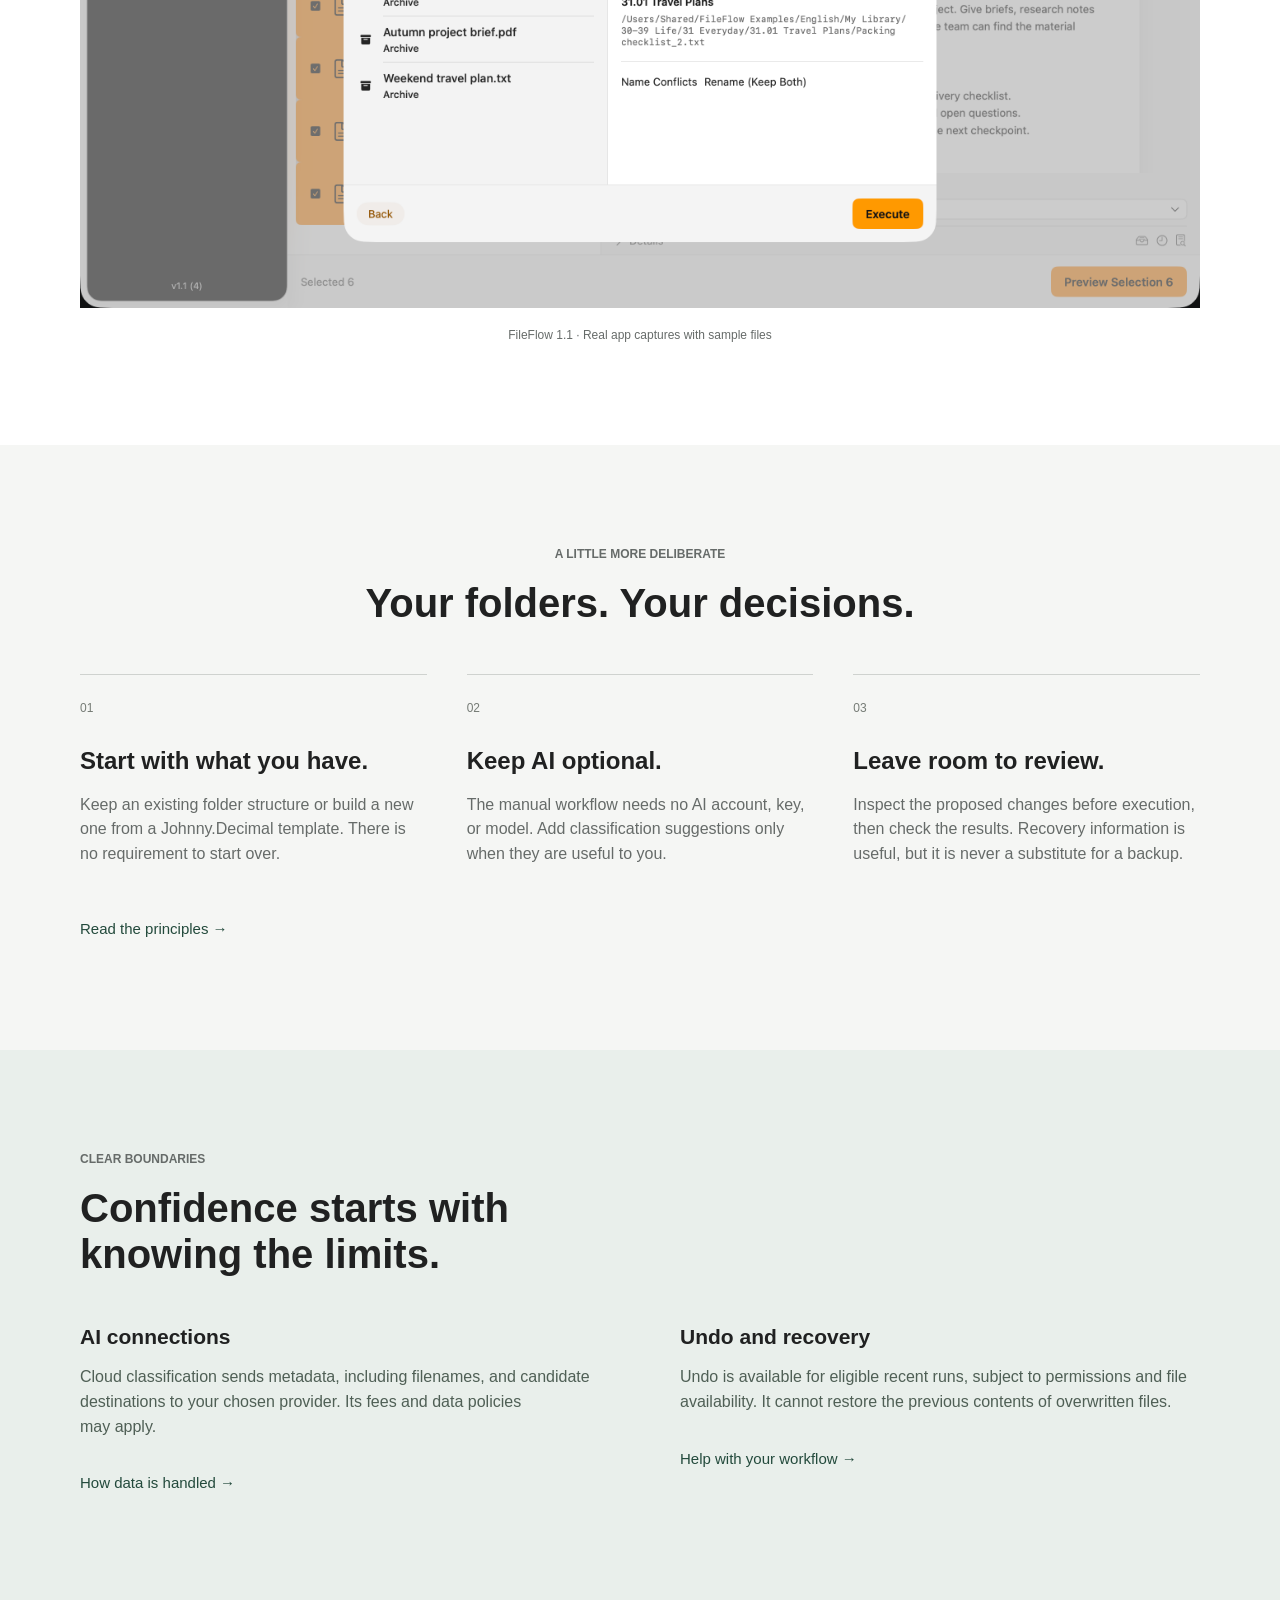
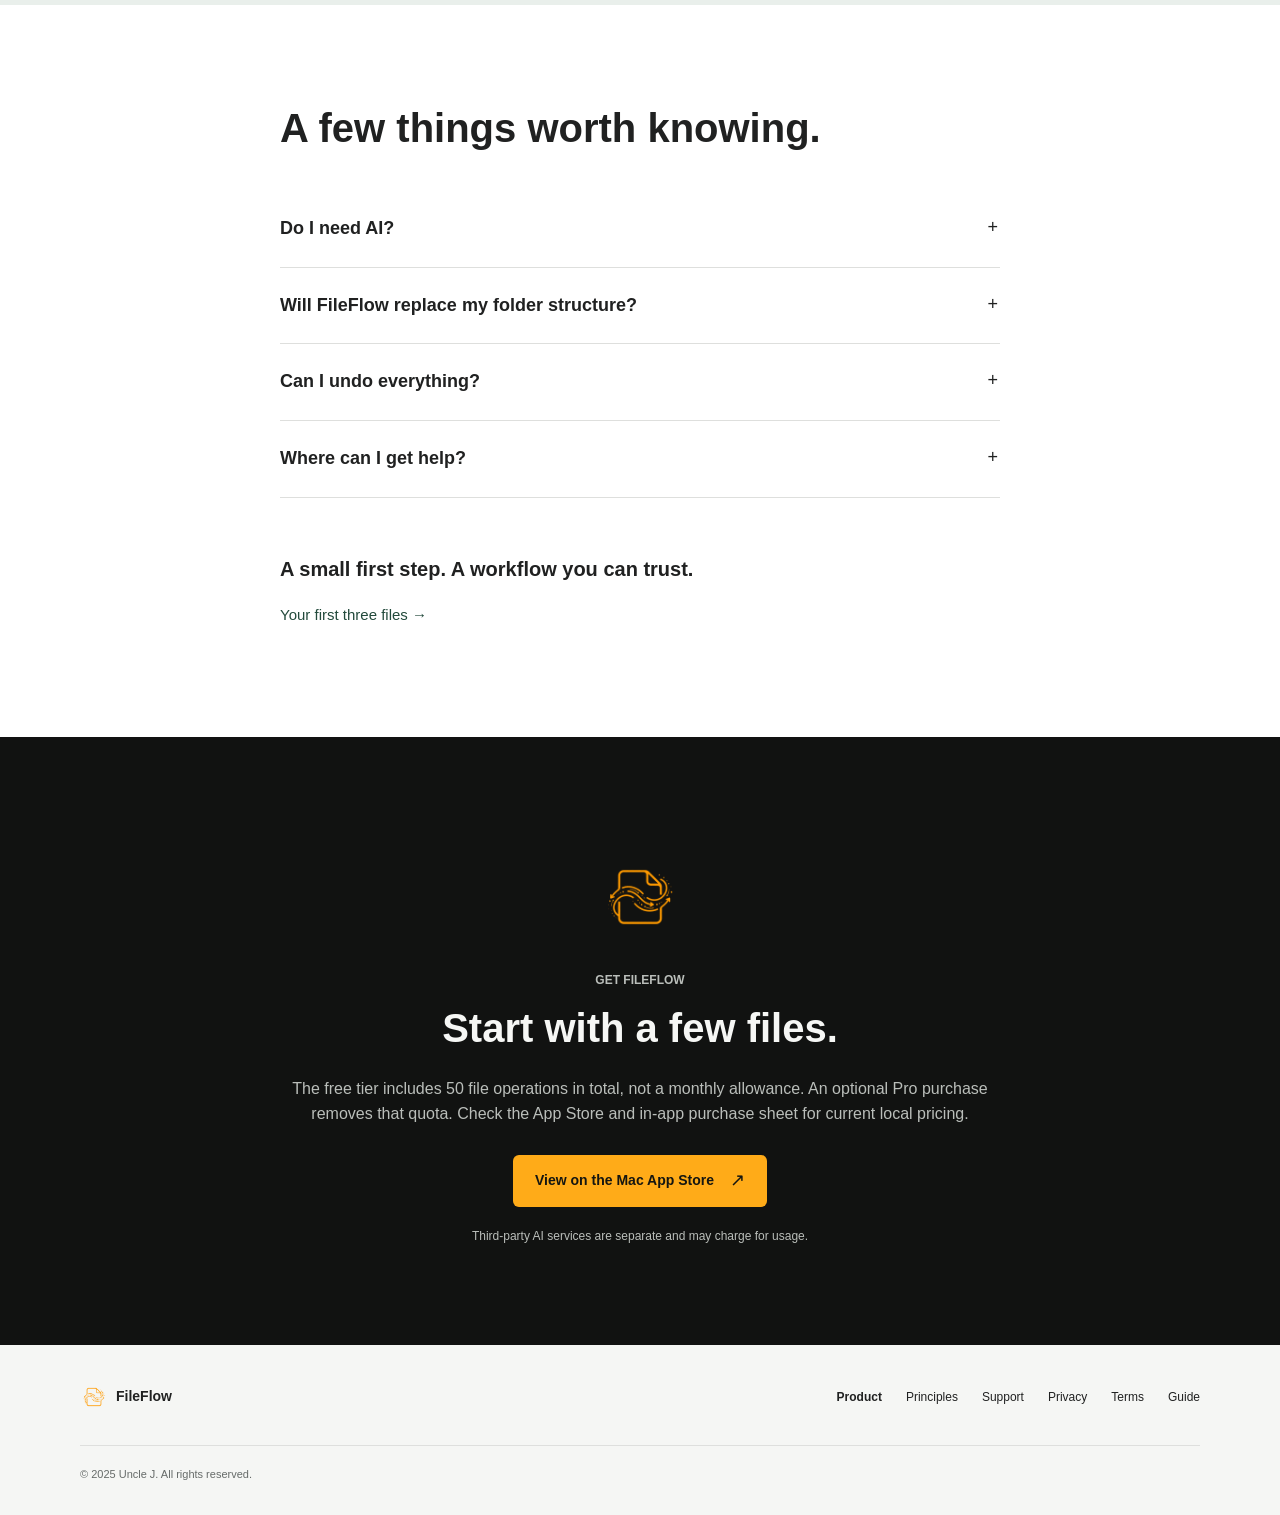
==== commit 02f7578f: "fix: remove transient App Review notices from website" ====
--- a/index.html
+++ b/index.html
@@ -40,7 +40,6 @@
       </div>
       <div class="hero-media"><a class="screenshot-link" href="images/v1.1/01-review-workflow.png" data-zoom aria-label="Enlarge screenshot: FileFlow 1.1 Review workspace with sample files, document preview, and destination selection"><img src="images/v1.1/01-review-workflow.png" alt="FileFlow 1.1 Review workspace with sample files, document preview, and destination selection" width="2720" height="1440" fetchpriority="high"></a></div>
     </section>
-    <div class="release-band"><p><span class="status-dot" aria-hidden="true"></span>Previewing 1.1 · Submitted for App Review</p></div>
     <section class="workflow section" id="workflow" aria-labelledby="workflow-title">
       <div class="section-intro"><p class="eyebrow">THE WORKFLOW</p><h2 id="workflow-title">See the change before you make it.</h2><p>From a loose file to a considered destination. Each workspace keeps the next decision in view.</p></div>
       <div class="workspace-gallery">
@@ -59,7 +58,7 @@
       <div class="boundary-grid"><div><h3>AI connections</h3><p>Cloud classification sends metadata, including filenames, and candidate destinations to your chosen provider. Its fees and data policies may apply.</p><a class="text-link" href="privacy.html">How data is handled<span aria-hidden="true"> →</span></a></div><div><h3>Undo and recovery</h3><p>Undo is available for eligible recent runs, subject to permissions and file availability. It cannot restore the previous contents of overwritten files.</p><a class="text-link" href="support.html">Help with your workflow<span aria-hidden="true"> →</span></a></div></div>
     </div></section>
     <section class="section faq"><div class="reading-width"><h2>A few things worth knowing.</h2><details><summary>Do I need AI?</summary><p>No. Choose destinations manually and review the plan without configuring an AI provider. Cloud AI requires a network connection; local Ollama requires a running service and model.</p></details><details><summary>Will FileFlow replace my folder structure?</summary><p>You can use an existing folder structure or initialize a Johnny.Decimal template. You choose the archive root and source folders during setup.</p></details><details><summary>Can I undo everything?</summary><p>No. Recovery depends on the operation, file availability, permissions, and retained recovery data. Some recoveries may retain archive copies or need manual action. Overwritten old contents are not recoverable through Undo. Keep independent backups.</p></details><details><summary>Where can I get help?</summary><p>Visit Support for the manual workflow, connection checks, and recovery guidance. You can also contact fileflow@theunclej.com.</p></details><div class="guide-invitation"><p>A small first step. A workflow you can trust.</p><a class="text-link" href="guide.html">Your first three files<span aria-hidden="true"> →</span></a></div></div></section>
-    <section class="download-section section"><div class="reading-width"><img class="download-icon" src="images/v1.1/app-icon.png" width="80" height="80" alt=""><p class="eyebrow">GET FILEFLOW</p><h2>Start with a few files.</h2><p>The free tier includes 50 file operations in total, not a monthly allowance. An optional Pro purchase removes that quota. Check the App Store and in-app purchase sheet for current local pricing.</p><a class="button" href="https://apps.apple.com/app/fileflow-file-organizer/id6756985211?mt=12">View on the Mac App Store<span aria-hidden="true">↗</span></a><p class="small">Third-party AI services are separate and may charge for usage.</p><p class="release-note">The screenshots show version 1.1, currently submitted for review. The App Store offers the latest approved version.</p></div></section>
+    <section class="download-section section"><div class="reading-width"><img class="download-icon" src="images/v1.1/app-icon.png" width="80" height="80" alt=""><p class="eyebrow">GET FILEFLOW</p><h2>Start with a few files.</h2><p>The free tier includes 50 file operations in total, not a monthly allowance. An optional Pro purchase removes that quota. Check the App Store and in-app purchase sheet for current local pricing.</p><a class="button" href="https://apps.apple.com/app/fileflow-file-organizer/id6756985211?mt=12">View on the Mac App Store<span aria-hidden="true">↗</span></a><p class="small">Third-party AI services are separate and may charge for usage.</p></div></section>
   </main>
   <footer class="site-footer"><div class="footer-inner">
     <div class="footer-brand"><img src="images/v1.1/app-icon.png" width="28" height="28" alt=""><span>FileFlow</span></div>
--- a/site.css
+++ b/site.css
@@ -52,9 +52,6 @@
 .hero-media .screenshot-link { height: 100%; max-width: 1120px; }
 .hero-media img { width: auto; height: 100%; object-fit: contain; object-position: top; }
 .screenshot-link { display: block; cursor: zoom-in; }
-.release-band { background: #f3f4f1; border-bottom: 1px solid var(--line); text-align: center; min-height: 54px; padding: 16px 20px; font-size: 12px; color: #505651; }
-.release-band p { display: flex; align-items: center; justify-content: center; gap: 9px; }
-.status-dot { width: 6px; height: 6px; border-radius: 50%; background: #916000; flex: none; }
 .section { padding: 100px 32px; }
 .content-width, .workspace-gallery { width: min(1120px, 100%); margin: auto; }
 .reading-width { width: min(720px, 100%); margin: auto; }
@@ -103,8 +100,7 @@
 .download-section h2 { margin-bottom: 26px; }
 .download-section .reading-width > p:not(.eyebrow) { color: #babeba; font-size: 16px; }
 .download-section .button { margin: 28px 0 20px; }
-.download-section p.small, .download-section p.release-note { font-size: 12px !important; }
-.release-note { margin-top: 24px; padding-top: 20px; border-top: 1px solid #383b38; }
+.download-section p.small { font-size: 12px !important; }
 .site-footer { padding: 32px; background: #f5f6f4; }
 .footer-inner { width: min(1120px, 100%); flex-wrap: wrap; gap: 28px; }
 .footer-brand { display: flex; align-items: center; gap: 8px; font-size: 14px; font-weight: 600; }
@@ -121,7 +117,6 @@
 .document-body h2 { font-size: 24px; margin-bottom: 16px; }
 .document-body section p { font-size: 17px; line-height: 1.8; color: #555c57; overflow-wrap: anywhere; }
 .document-body section a { color: var(--green); text-decoration: underline; text-underline-offset: 4px; }
-.guide-version { color: var(--muted); font-size: 13px; margin-bottom: 32px; }
 .guide-toc { display: grid; grid-template-columns: 1fr 1fr; gap: 6px 32px; padding: 24px 0; margin-bottom: 48px; border-block: 1px solid var(--line); font-size: 14px; }
 .guide-toc a { display: block; padding: 7px 0; color: var(--green); }
 .guide-toc a:hover { text-decoration: underline; }
@@ -180,7 +175,6 @@
   .hero-media .screenshot-link { height: auto; width: 100%; }
   .hero-media img { width: 100%; height: auto; }
   .requirement { font-size: 10px; }
-  .release-band { font-size: 11px; }
   .section { padding: 64px 22px; }
   h2 { font-size: 30px; }
   .section-intro { text-align: left; margin-bottom: 32px; }
@@ -215,6 +209,7 @@
   .hero h1 { font-size: 44px; }
   .hero-lead { margin-bottom: 18px; }
 }
+.workflow { padding-top: 32px; }
 @media (prefers-reduced-motion: reduce) {
   *, *::before, *::after { scroll-behavior: auto !important; transition: none !important; }
 }
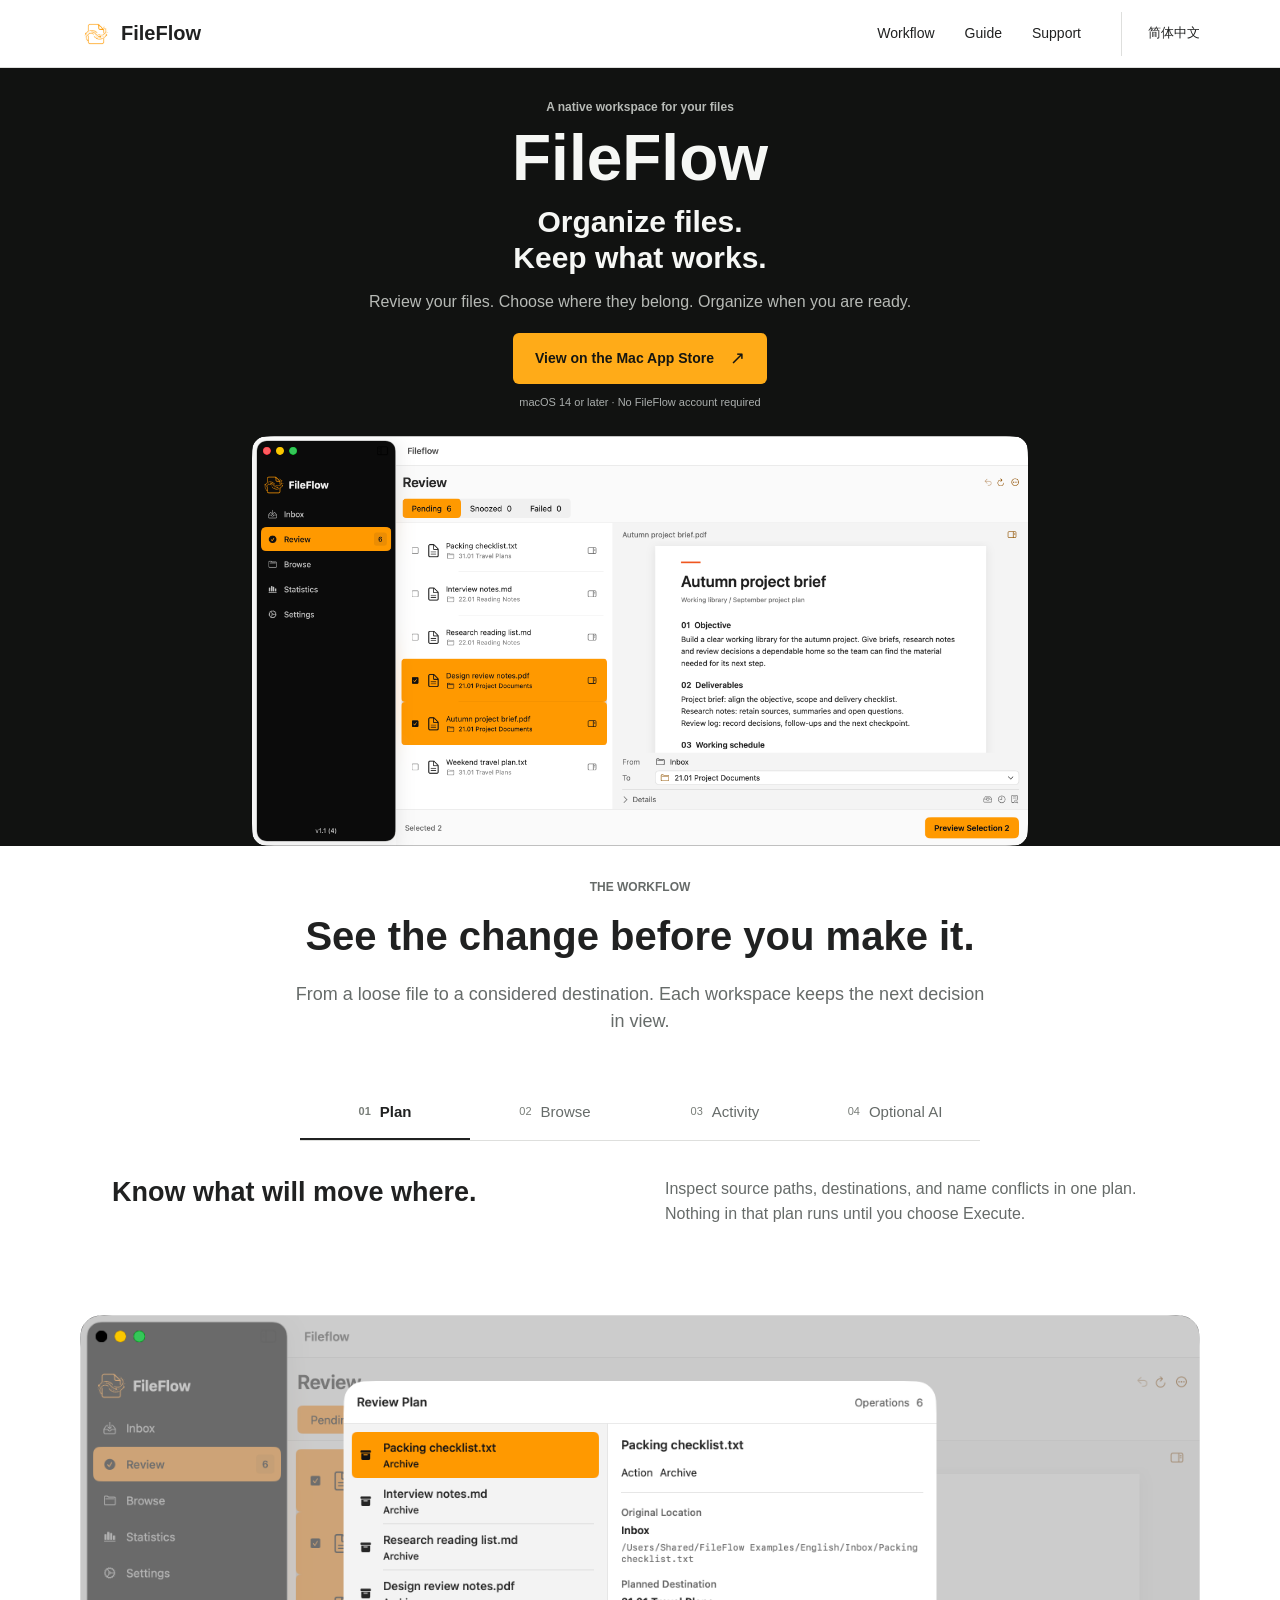
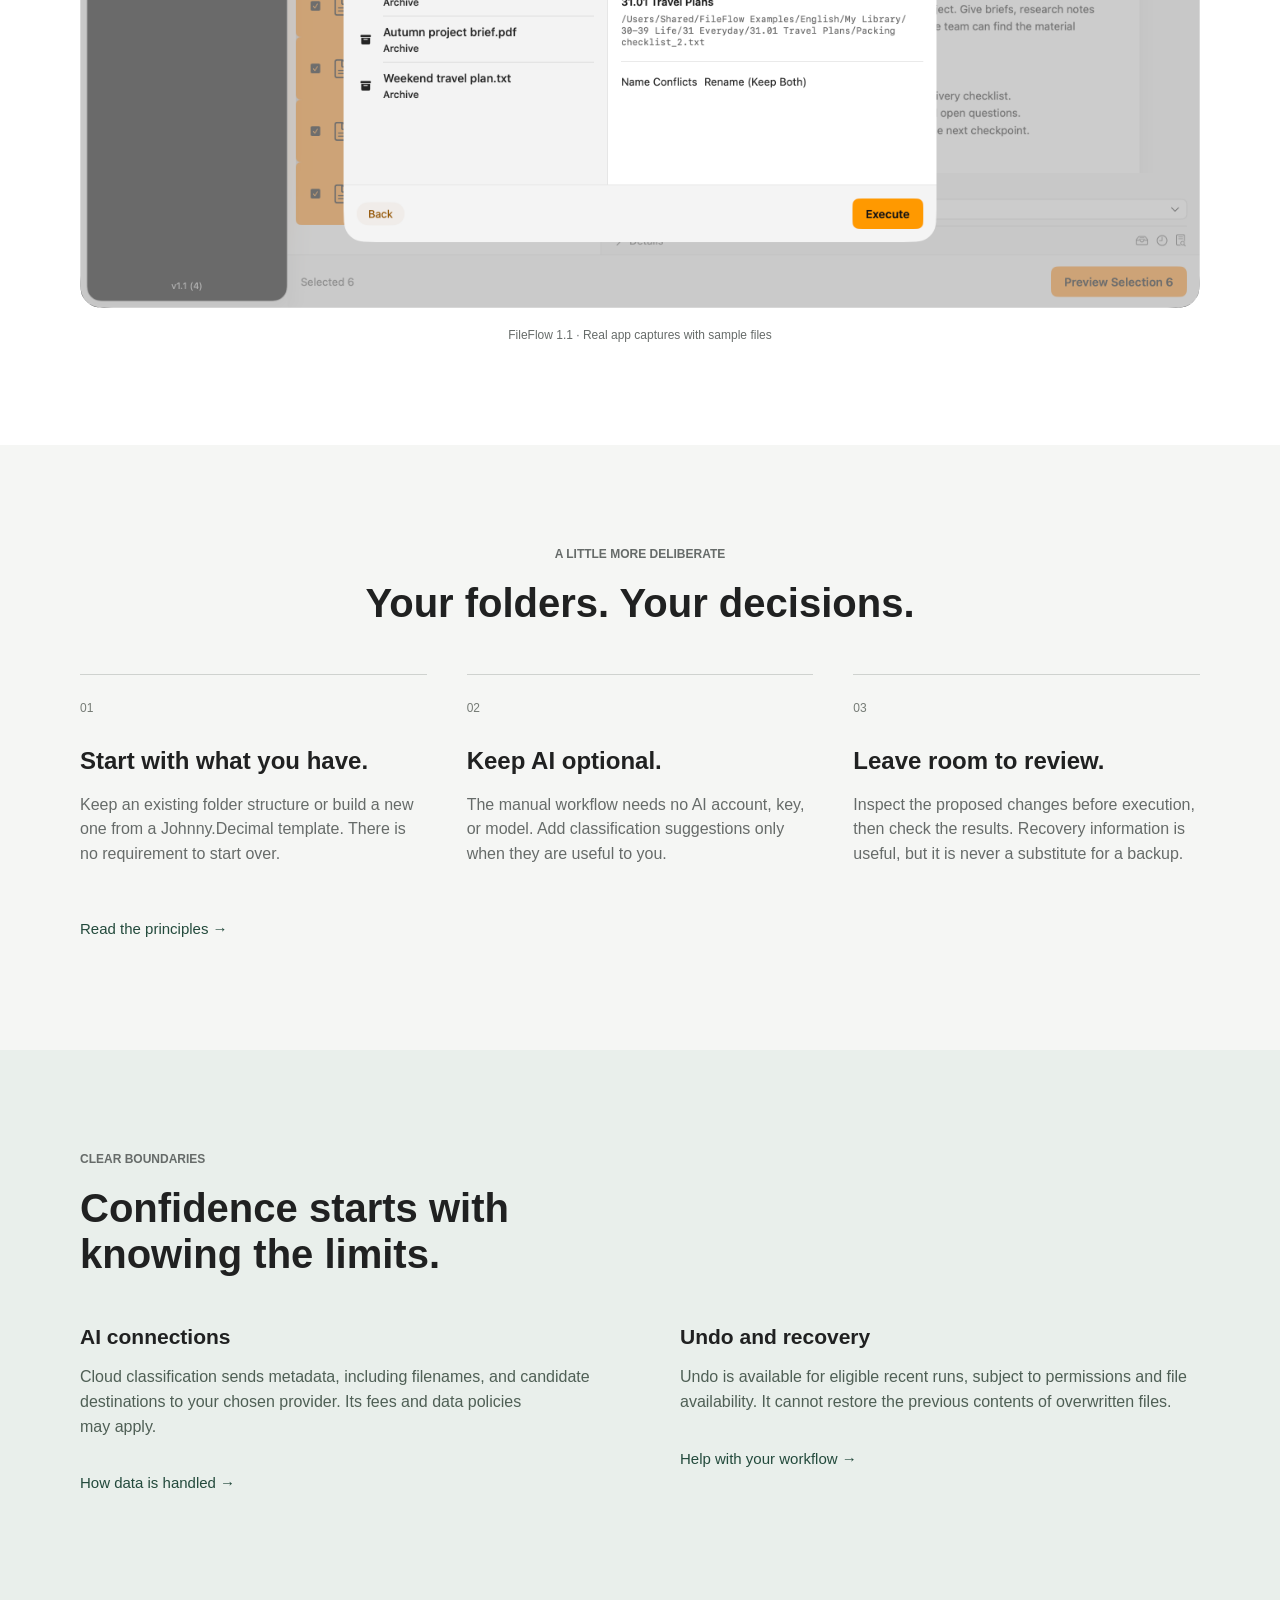
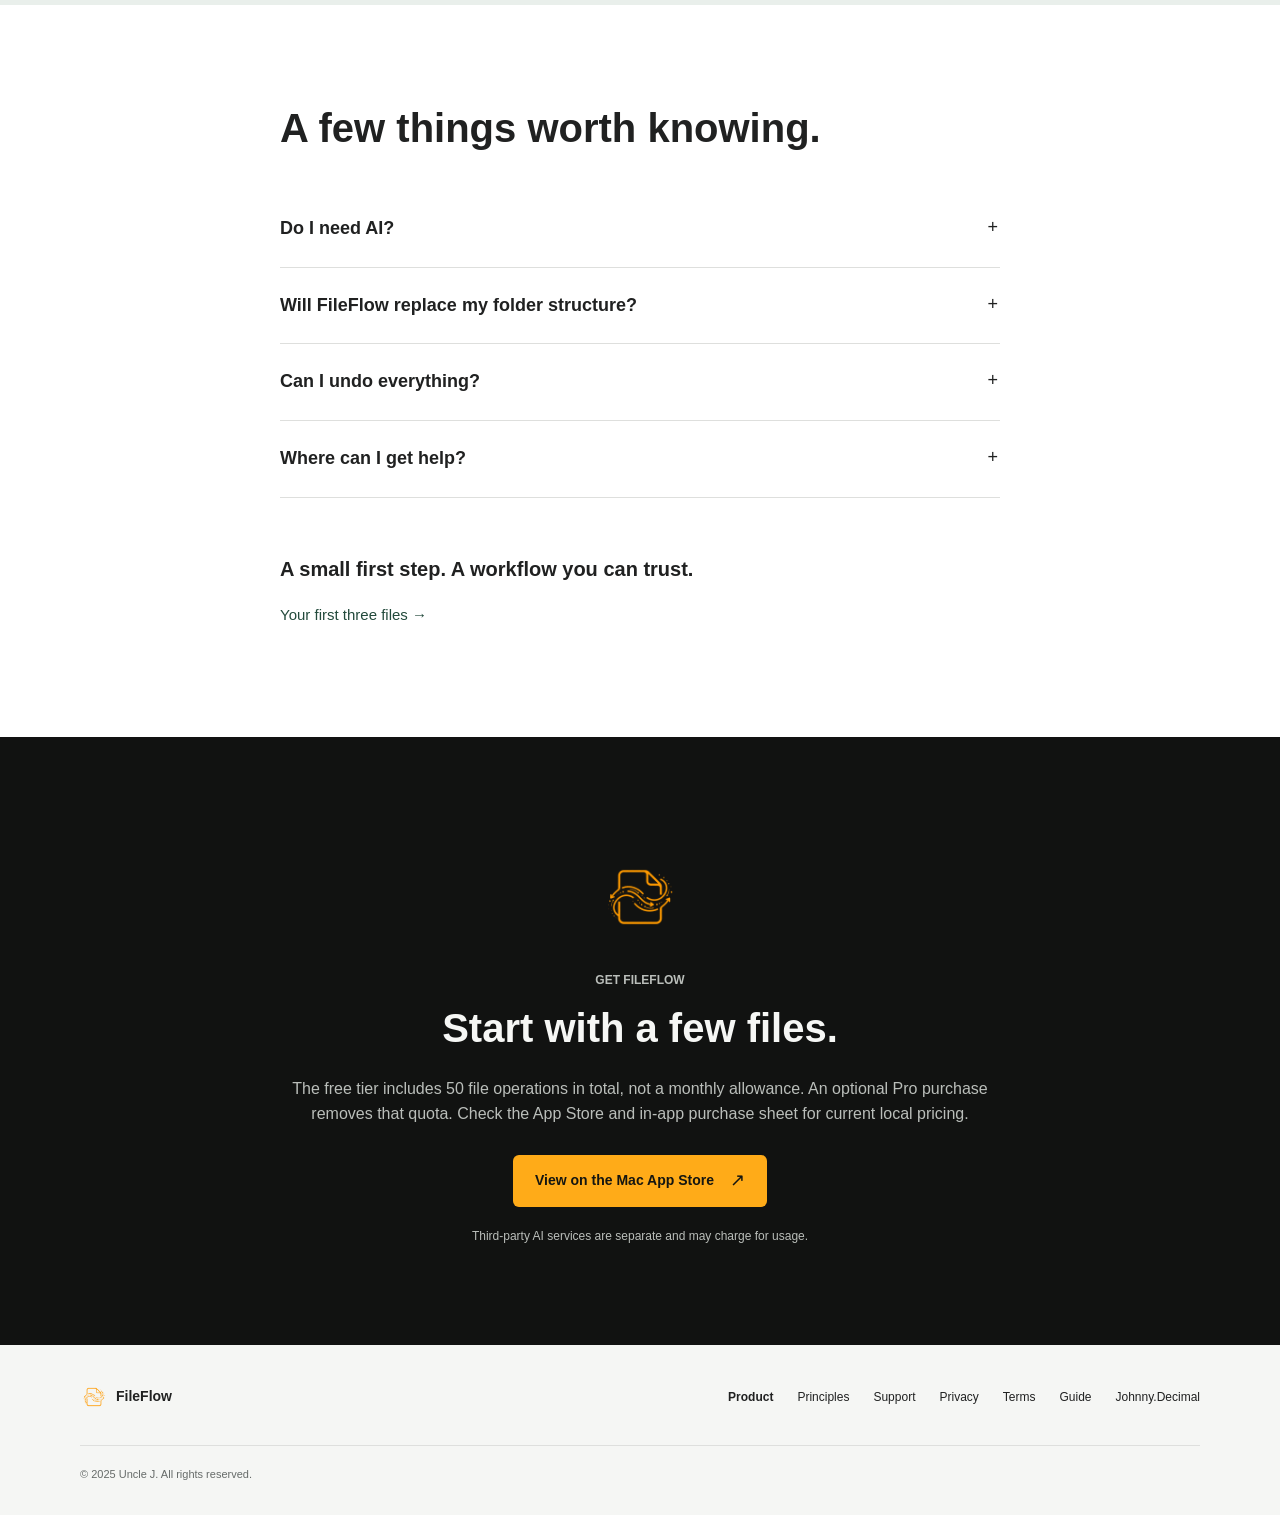
==== commit 2c0404a9: "feat: add bilingual Johnny.Decimal practice guide" ====
--- a/index.html
+++ b/index.html
@@ -44,7 +44,7 @@
       <div class="section-intro"><p class="eyebrow">THE WORKFLOW</p><h2 id="workflow-title">See the change before you make it.</h2><p>From a loose file to a considered destination. Each workspace keeps the next decision in view.</p></div>
       <div class="workspace-gallery">
         <div class="gallery-tabs" aria-label="Workflow"><button type="button" id="tab-plan" data-tab="plan"><span class="tab-number">01</span>Plan</button><button type="button" id="tab-browse" data-tab="browse"><span class="tab-number">02</span>Browse</button><button type="button" id="tab-activity" data-tab="activity"><span class="tab-number">03</span>Activity</button><button type="button" id="tab-ai" data-tab="ai"><span class="tab-number">04</span>Optional AI</button></div>
-        <section class="gallery-panel" id="panel-plan" data-panel="plan"><div class="panel-copy"><h3>Know what will move where.</h3><p>Inspect source paths, destinations, and name conflicts in one plan. Nothing in that plan runs until you choose Execute.</p></div><a class="screenshot-link" href="images/v1.1/02-plan-commit.png" data-zoom aria-label="Enlarge screenshot: FileFlow Review Plan showing source and destination paths and a Keep Both conflict policy"><img src="images/v1.1/02-plan-commit.png" alt="FileFlow Review Plan showing source and destination paths and a Keep Both conflict policy" width="2720" height="1440" loading="lazy"></a></section><section class="gallery-panel" id="panel-browse" data-panel="browse"><div class="panel-copy"><h3>Keep the structure that makes sense to you.</h3><p>Start with a Johnny.Decimal template or use your existing folders. Browse your library without giving up its context.</p></div><a class="screenshot-link" href="images/v1.1/03-browse-structure.png" data-zoom aria-label="Enlarge screenshot: FileFlow Browse workspace with an expanded folder tree and project documents"><img src="images/v1.1/03-browse-structure.png" alt="FileFlow Browse workspace with an expanded folder tree and project documents" width="2720" height="1440" loading="lazy"></a></section><section class="gallery-panel" id="panel-activity" data-panel="activity"><div class="panel-copy"><h3>A clearer picture of your progress.</h3><p>See recorded organizing activity and the distribution of indexed files. Check what happened, then return to your work.</p></div><a class="screenshot-link" href="images/v1.1/04-statistics.png" data-zoom aria-label="Enlarge screenshot: FileFlow Statistics showing recorded file activity and indexed file distribution"><img src="images/v1.1/04-statistics.png" alt="FileFlow Statistics showing recorded file activity and indexed file distribution" width="2720" height="1440" loading="lazy"></a></section><section class="gallery-panel" id="panel-ai" data-panel="ai"><div class="panel-copy"><h3>Suggestions, on your terms.</h3><p>Connect your own API provider or a separately running Ollama service. Review its suggestions. The destination is still your decision.</p></div><a class="screenshot-link" href="images/v1.1/05-ai-optional.png" data-zoom aria-label="Enlarge screenshot: FileFlow AI settings with optional API and local LLM connection modes"><img src="images/v1.1/05-ai-optional.png" alt="FileFlow AI settings with optional API and local LLM connection modes" width="2720" height="1440" loading="lazy"></a></section>
+        <section class="gallery-panel" id="panel-plan" data-panel="plan"><div class="panel-copy"><h3>Know what will move where.</h3><div><p>Inspect source paths, destinations, and name conflicts in one plan. Nothing in that plan runs until you choose Execute.</p></div></div><a class="screenshot-link" href="images/v1.1/02-plan-commit.png" data-zoom aria-label="Enlarge screenshot: FileFlow Review Plan showing source and destination paths and a Keep Both conflict policy"><img src="images/v1.1/02-plan-commit.png" alt="FileFlow Review Plan showing source and destination paths and a Keep Both conflict policy" width="2720" height="1440" loading="lazy"></a></section><section class="gallery-panel" id="panel-browse" data-panel="browse"><div class="panel-copy"><h3>Keep the structure that makes sense to you.</h3><div><p>Start with a Johnny.Decimal template or use your existing folders. Browse your library without giving up its context.</p><a class="text-link method-link" href="johnny-decimal.html">Understand Johnny.Decimal<span aria-hidden="true"> →</span></a></div></div><a class="screenshot-link" href="images/v1.1/03-browse-structure.png" data-zoom aria-label="Enlarge screenshot: FileFlow Browse workspace with an expanded folder tree and project documents"><img src="images/v1.1/03-browse-structure.png" alt="FileFlow Browse workspace with an expanded folder tree and project documents" width="2720" height="1440" loading="lazy"></a></section><section class="gallery-panel" id="panel-activity" data-panel="activity"><div class="panel-copy"><h3>A clearer picture of your progress.</h3><div><p>See recorded organizing activity and the distribution of indexed files. Check what happened, then return to your work.</p></div></div><a class="screenshot-link" href="images/v1.1/04-statistics.png" data-zoom aria-label="Enlarge screenshot: FileFlow Statistics showing recorded file activity and indexed file distribution"><img src="images/v1.1/04-statistics.png" alt="FileFlow Statistics showing recorded file activity and indexed file distribution" width="2720" height="1440" loading="lazy"></a></section><section class="gallery-panel" id="panel-ai" data-panel="ai"><div class="panel-copy"><h3>Suggestions, on your terms.</h3><div><p>Connect your own API provider or a separately running Ollama service. Review its suggestions. The destination is still your decision.</p></div></div><a class="screenshot-link" href="images/v1.1/05-ai-optional.png" data-zoom aria-label="Enlarge screenshot: FileFlow AI settings with optional API and local LLM connection modes"><img src="images/v1.1/05-ai-optional.png" alt="FileFlow AI settings with optional API and local LLM connection modes" width="2720" height="1440" loading="lazy"></a></section>
         <p class="caption">FileFlow 1.1 · Real app captures with sample files</p>
       </div>
     </section>
@@ -62,7 +62,7 @@
   </main>
   <footer class="site-footer"><div class="footer-inner">
     <div class="footer-brand"><img src="images/v1.1/app-icon.png" width="28" height="28" alt=""><span>FileFlow</span></div>
-    <nav aria-label="Footer navigation"><a href="index.html" aria-current="page">Product</a><a href="philosophy.html">Principles</a><a href="support.html">Support</a><a href="privacy.html">Privacy</a><a href="terms.html">Terms</a><a href="guide.html">Guide</a></nav>
+    <nav aria-label="Footer navigation"><a href="index.html" aria-current="page">Product</a><a href="philosophy.html">Principles</a><a href="support.html">Support</a><a href="privacy.html">Privacy</a><a href="terms.html">Terms</a><a href="guide.html">Guide</a><a href="johnny-decimal.html">Johnny.Decimal</a></nav>
     <p>© 2025 Uncle J. All rights reserved.</p>
   </div></footer>
   <dialog class="image-dialog" aria-label="Enlarge screenshot"><button class="dialog-close" type="button" aria-label="Close screenshot" title="Close screenshot"><span aria-hidden="true">×</span></button><img width="2720" height="1440" alt=""></dialog>
--- a/site.css
+++ b/site.css
@@ -52,6 +52,12 @@
 .hero-media .screenshot-link { height: 100%; max-width: 1120px; }
 .hero-media img { width: auto; height: 100%; object-fit: contain; object-position: top; }
 .screenshot-link { display: block; cursor: zoom-in; }
+/* Follow the captured macOS continuous corners without adding a second radius. */
+.screenshot-link img, .guide-figure img, .image-dialog img {
+  --window-contour: url("data:image/svg+xml,%3Csvg xmlns='http://www.w3.org/2000/svg' viewBox='0 0 2720 1440' preserveAspectRatio='none'%3E%3Cpath fill='white' d='M80 .75H2640C2685 .75 2691 3 2704 16C2717 29 2719.25 35 2719.25 80V1360C2719.25 1405 2717 1411 2704 1424C2691 1437 2685 1439.25 2640 1439.25H80C35 1439.25 29 1437 16 1424C3 1411 .75 1405 .75 1360V80C.75 35 3 29 16 16C29 3 35 .75 80 .75Z'/%3E%3C/svg%3E");
+  -webkit-mask: var(--window-contour) center / 100% 100% no-repeat;
+  mask: var(--window-contour) center / 100% 100% no-repeat;
+}
 .section { padding: 100px 32px; }
 .content-width, .workspace-gallery { width: min(1120px, 100%); margin: auto; }
 .reading-width { width: min(720px, 100%); margin: auto; }
@@ -124,6 +130,27 @@
 .guide-figure img { width: 100%; }
 .guide-figure a { display: block; cursor: zoom-in; }
 .guide-figure figcaption { margin-top: 12px; font-size: 11px; color: var(--muted); }
+.method-link { margin-top: 8px; }
+.method-body h1 { font-size: 48px; }
+.method-example { margin: 28px 0 0; padding: 24px; background: #f5f6f4; border-block: 1px solid var(--line); }
+.method-example figcaption { font-size: 12px; color: var(--muted); margin-bottom: 20px; }
+.method-example pre { margin: 0; white-space: pre-wrap; overflow-wrap: anywhere; font-size: 15px; line-height: 1.9; }
+.method-example code, .method-key code { font-family: ui-monospace, SFMono-Regular, Menlo, Consolas, monospace; }
+.method-key { margin: 0 0 24px; }
+.method-key > div { display: grid; grid-template-columns: 160px 1fr; gap: 20px; padding: 16px 0; border-bottom: 1px solid var(--line); }
+.method-key dt { font-size: 14px; font-weight: 600; }
+.method-key dt code { color: var(--green); margin-right: 8px; }
+.method-key dd { margin: 0; font-size: 14px; color: var(--muted); }
+.method-steps { padding-left: 24px; margin: 28px 0; }
+.method-steps li { padding: 0 0 24px 8px; }
+.method-steps li::marker { color: var(--green); font-weight: 600; }
+.method-steps h3 { font-size: 18px; margin-bottom: 8px; }
+.method-resources { padding-left: 20px; margin-block: 24px; }
+.method-resources li { margin: 10px 0; overflow-wrap: anywhere; }
+.method-actions { display: flex; flex-wrap: wrap; align-items: center; gap: 12px 28px; margin-top: 32px; }
+.method-actions .text-link { margin: 0; }
+.document-body .method-actions .button { color: #151611; text-decoration: none; }
+.method-attribution { font-size: 12px; color: var(--muted); border-top: 1px solid var(--line); padding-top: 24px; }
 .guide-invitation, .support-guide { margin-top: 32px; padding-top: 24px; }
 .guide-invitation p, .support-guide p { font-size: 20px; font-weight: 550; }
 .guide-invitation .text-link, .support-guide .text-link { margin-top: 8px; }
@@ -196,6 +223,10 @@
   .site-footer nav { width: 100%; margin-left: 0; gap: 22px; }
   .document-body { padding: 56px 0; }
   .document-header h1 { font-size: 42px; }
+  .method-body h1 { font-size: 32px; }
+  .method-example { padding: 18px 12px; }
+  .method-example pre { font-size: 12px; }
+  .method-key > div { grid-template-columns: 1fr; gap: 4px; }
   .document-lead { font-size: 21px; }
   .document-body h2 { font-size: 22px; }
   .document-body section p { font-size: 16px; }
